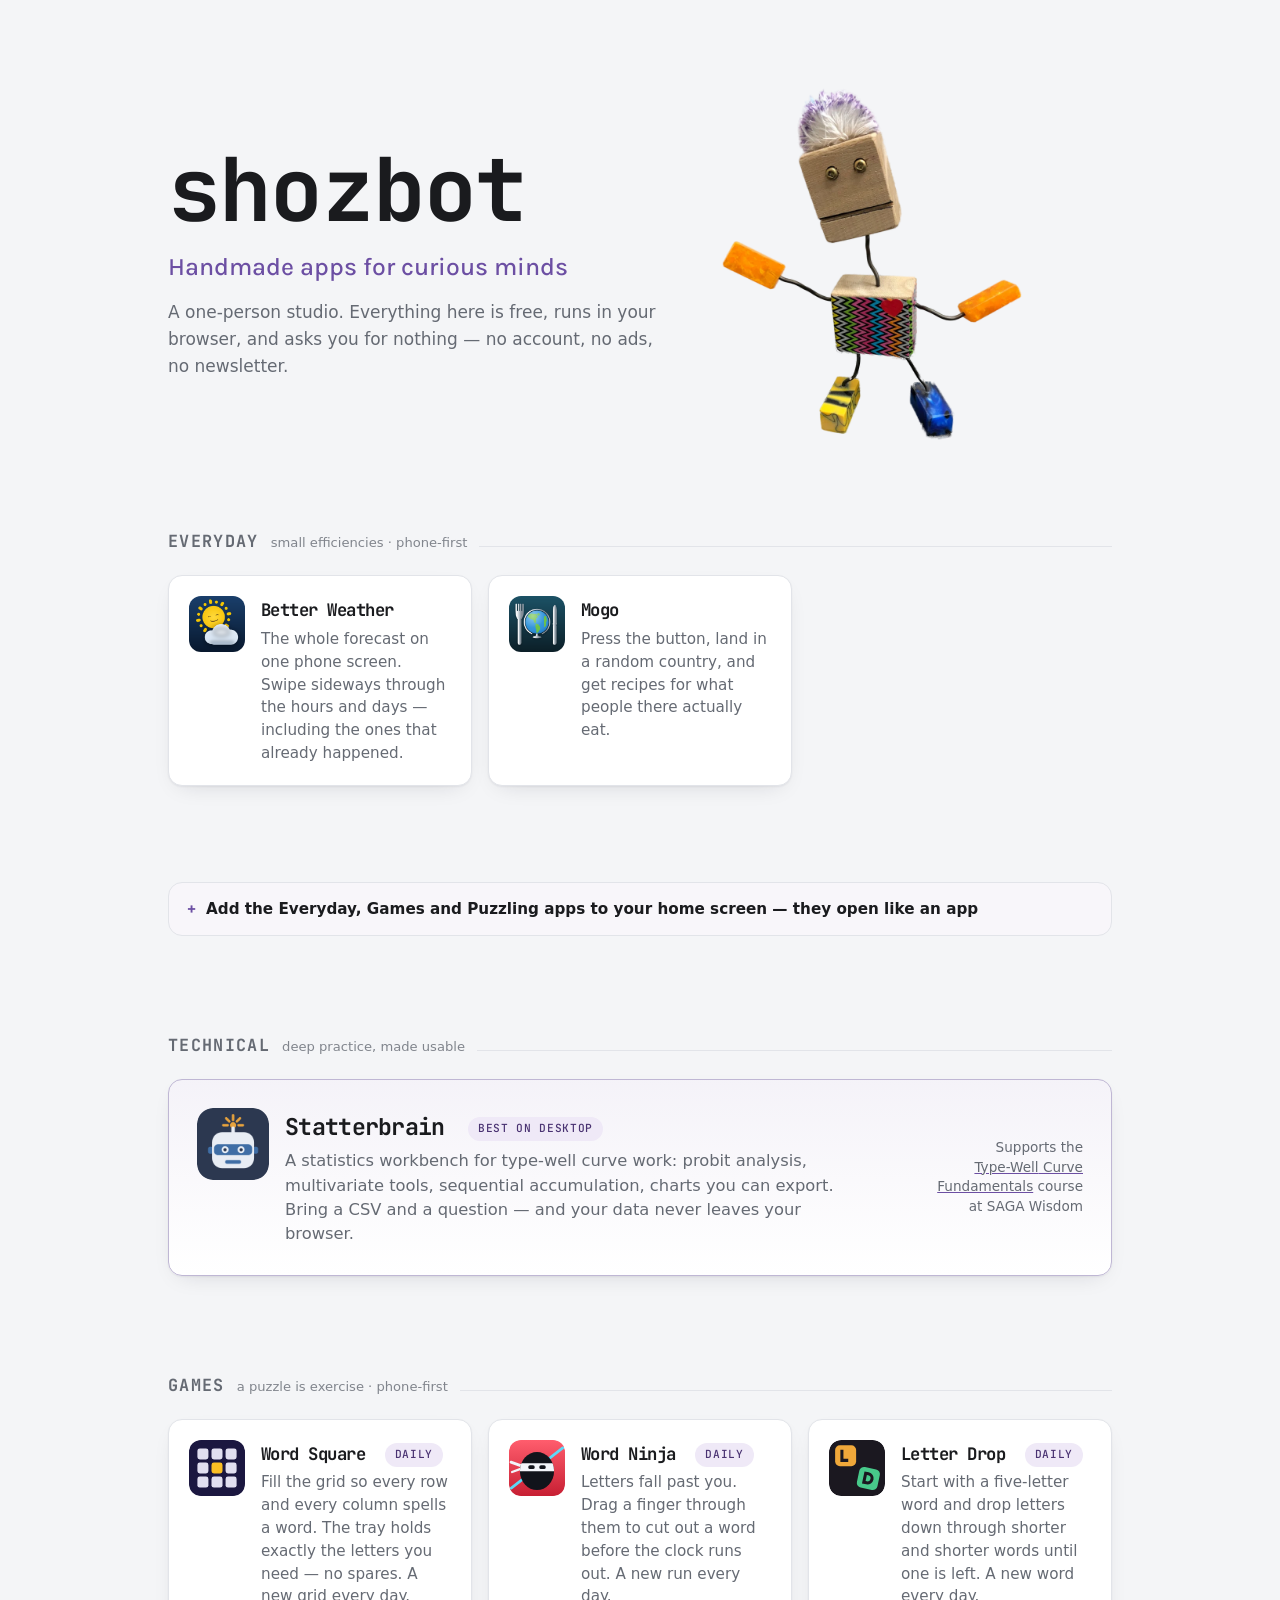
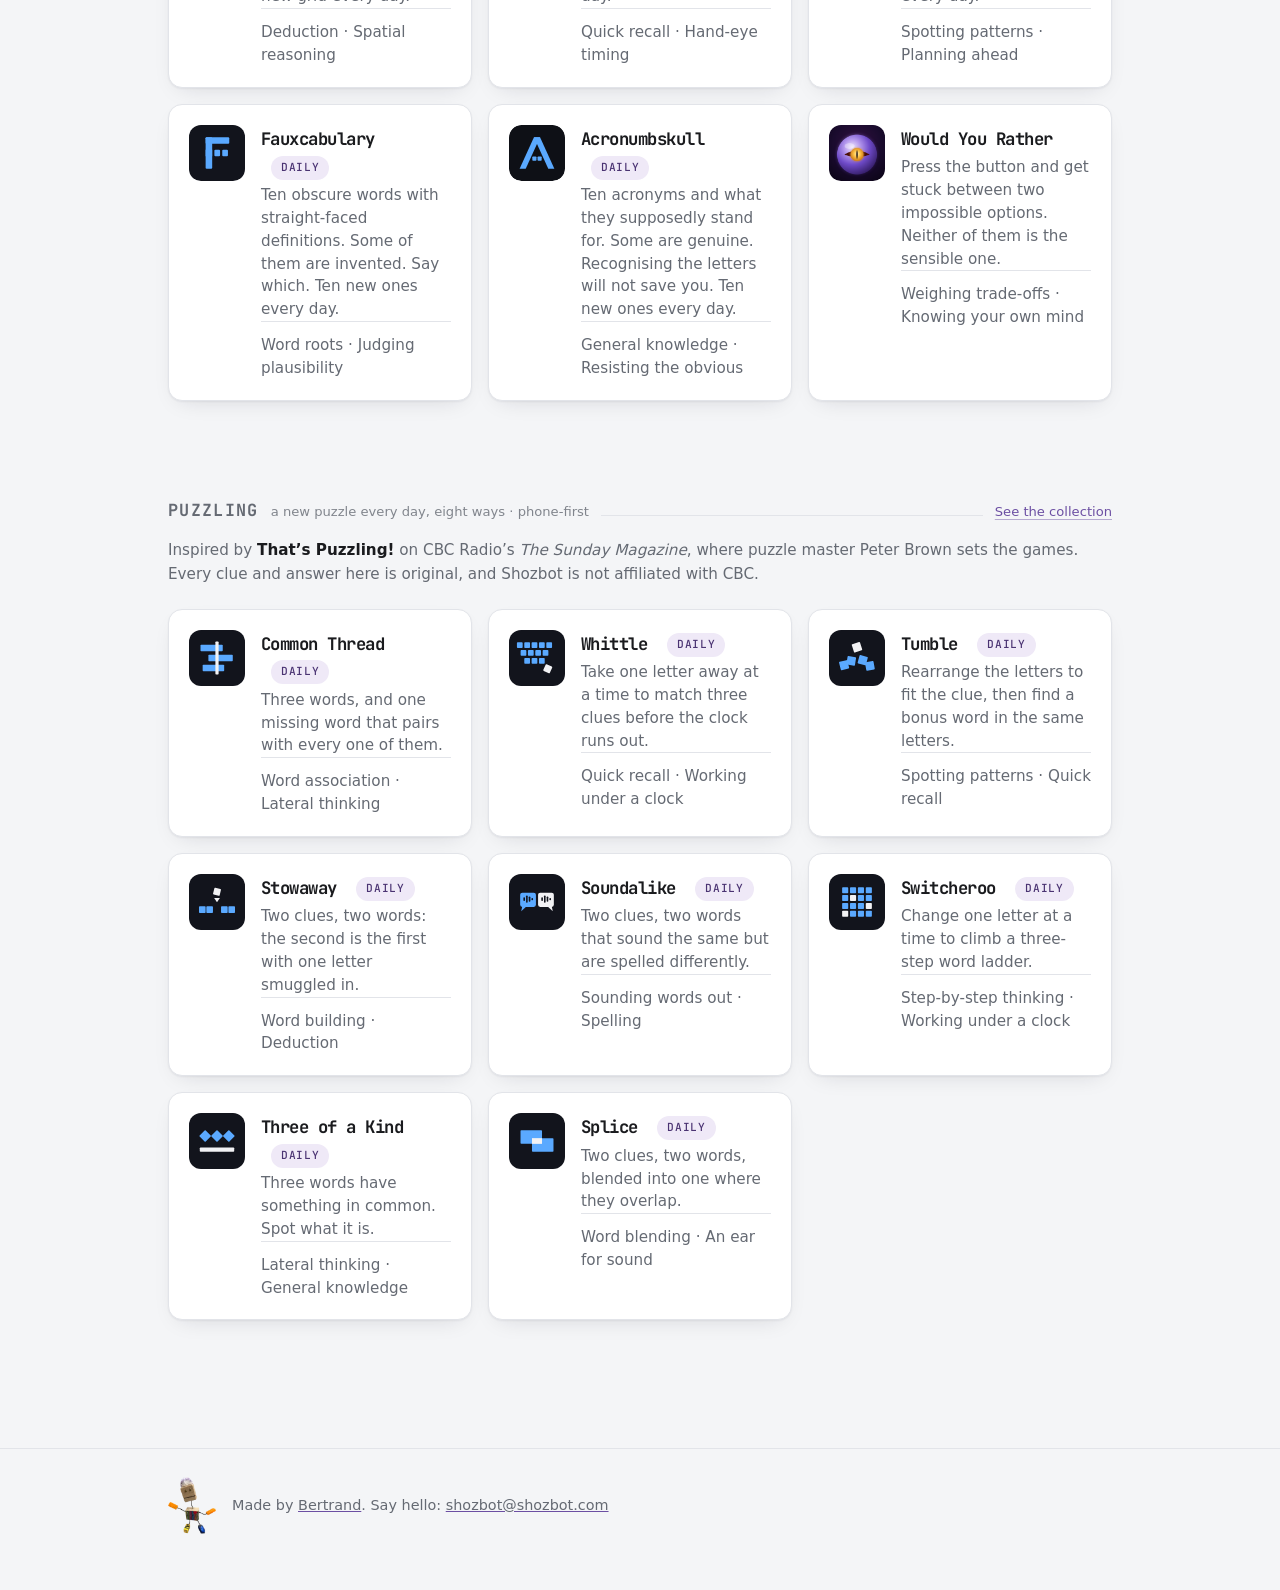
==== index.html @ 403ebe97 "Link the Puzzling collection page from its shelf heading A "See the collection" link at the end of t" ====
<!doctype html>
<html lang="en">
<head>
<meta charset="utf-8">
<meta name="viewport" content="width=device-width, initial-scale=1">
<title>Shozbot — Handmade apps for curious minds</title>
<meta name="description" content="A small studio making free, handmade apps that run in your browser: Statterbrain for data, Better Weather, Mogo, a shelf of games, and eight daily word puzzles.">
<link rel="canonical" href="https://shozbot.com/">

<link rel="icon" href="/assets/favicon.svg" type="image/svg+xml">
<link rel="icon" href="/assets/favicon.ico" sizes="32x32">
<link rel="apple-touch-icon" href="/assets/apple-touch-icon.png">
<link rel="manifest" href="/site.webmanifest">
<meta name="theme-color" content="#6c4fa3">

<meta property="og:type" content="website">
<meta property="og:url" content="https://shozbot.com/">
<meta property="og:title" content="Shozbot — Handmade apps for curious minds">
<meta property="og:description" content="Free, handmade apps that run in your browser. No accounts, no ads.">
<meta property="og:image" content="https://shozbot.com/assets/og.png">
<meta property="og:image:width" content="1200">
<meta property="og:image:height" content="630">
<meta property="og:image:alt" content="The word shozbot beside a handmade robot made of a wood block, wire and resin.">
<meta name="twitter:card" content="summary_large_image">

<link rel="preload" href="/assets/fonts/jetbrains-mono-latin.woff2" as="font" type="font/woff2" crossorigin>
<link rel="preload" href="/assets/fonts/karla-latin.woff2" as="font" type="font/woff2" crossorigin>
<link rel="stylesheet" href="/site.css">
</head>

<body>
<a class="skip" href="#apps">Skip to the apps</a>

<header class="hero">
  <div class="wrap hero-inner">
    <div>
      <h1 class="wordmark">shozbot</h1>
      <p class="tagline">Handmade apps for curious minds</p>
      <p class="blurb">
        A one-person studio. Everything here is free, runs in your browser, and
        asks you for nothing — no account, no ads, no newsletter.
      </p>
    </div>
    <picture>
      <source srcset="/assets/robot.webp" type="image/webp">
      <img class="robot" src="/assets/robot.png" width="766" height="900"
           alt="Shozbot, a handmade robot made of a wood block, wire and resin."
           tabindex="0">
    </picture>
  </div>
</header>

<main id="apps">

  <section class="section wrap">
    <!-- "phone-first", not "phone apps": these all work on a laptop, and saying
         otherwise would put off someone clicking from one. They are just
         plainly designed for a phone. The mirror of Statterbrain's badge. -->
    <div class="section-head"><h2>Everyday</h2><span class="section-note">small efficiencies · phone-first</span></div>
    <div class="grid">

      <a class="card" href="/better-weather/">
        <img src="/assets/apps/better-weather.png" alt="" width="56" height="56" loading="lazy">
        <div>
          <h3>Better Weather</h3>
          <p>The whole forecast on one phone screen. Swipe sideways through the
             hours and days — including the ones that already happened.</p>
        </div>
      </a>

      <a class="card" href="/mogo/">
        <img src="/assets/apps/mogo.png" alt="" width="56" height="56" loading="lazy">
        <div>
          <h3>Mogo</h3>
          <p>Press the button, land in a random country, and get recipes for
             what people there actually eat.</p>
        </div>
      </a>

    </div>
  </section>

  <!-- Written here rather than linked out to Apple's and Google's own help
       pages: those move and get renamed, and the instructions are three steps
       each — shorter than the click-through. A <details>, so it costs nothing
       when closed and needs no JavaScript.

       Every one of the nine apps declares display:standalone with icons, so
       this actually works rather than being a nice idea. -->
  <section class="section wrap">
    <details class="install">
      <!-- Names the two shelves rather than saying "the apps below". It used to
           sit between Technical and Everyday, where "below" neatly excluded
           Statterbrain — a desktop app and the one thing here you would not
           want on a phone. With Everyday moved to the top and Technical second,
           "below" would start recommending it for one. Naming them is
           placement-proof. -->
      <summary>Add the Everyday, Games and Puzzling apps to your home screen — they open like an app</summary>
      <div class="install-body">
        <!-- Deliberately does not name the browser. Since iOS 16.4, Chrome,
             Edge and Firefox can all add a web app to the home screen, not
             just Safari — and all of them put it behind the same Share button.
             Naming the button rather than the browser is both shorter and
             true of more phones than naming Safari would be. -->
        <p>
          <b>iPhone or iPad.</b> Tap the Share button — the square with an arrow
          coming out of it — then choose <b>Add to Home Screen</b>. Any browser
          will do.
        </p>
        <p>
          <b>Android.</b> Open the app in Chrome, tap the <b>⋮</b> menu, then
          choose <b>Install app</b>. Older versions call it
          <b>Add to home screen</b>.
        </p>
        <p class="install-why">
          It is still just the website — nothing is downloaded, and no app store
          is involved. You get the icon on your home screen, and the app opens
          full screen without the address bar.
        </p>
      </div>
    </details>
  </section>

  <section class="section wrap">
    <!-- "Technical", not "Start here": it names what the section holds rather
         than where to begin, so more technical apps can join Statterbrain here
         later. It sits second rather than first because Better Weather leads
         the launch and belongs at the top of the page; it is still the one
         section that is not phone-first, which is why the add-to-home-screen
         note above it names its shelves rather than saying "below". -->
    <div class="section-head"><h2>Technical</h2><span class="section-note">deep practice, made usable</span></div>
    <!-- This card is a <div>, not an <a>, because it holds two different links
         and HTML does not allow one inside another. The whole card is still
         clickable: .card-title-link's ::after is stretched over it. The course
         credit sits above that with its own z-index, so it gets its own taps. -->
    <div class="card card--feature">
      <img src="/assets/apps/statterbrain.png" alt="" width="72" height="72" loading="lazy">
      <div>
        <h3><a class="card-title-link" href="/statterbrain/">Statterbrain</a>
            <span class="badge">Best on desktop</span></h3>
        <p>
          A statistics workbench for type-well curve work: probit analysis,
          multivariate tools, sequential accumulation, charts you can export.
          Bring a CSV and a question — and your data never leaves your browser.
        </p>
      </div>
      <p class="card-aside">
        Supports the
        <a href="https://sagawisdom.com/courses/type-well-curve-fundamentals/"><span
        class="nowrap">Type-Well</span> Curve Fundamentals</a> course at SAGA Wisdom
      </p>
    </div>
  </section>

  <section class="section wrap">
    <!-- "Games", not "Word games": five of the six still are, but Would You
         Rather is not about words at all.

         Each card carries a skills line under its description: what the game
         asks of you, never what it improves. "Quick recall" is unarguable;
         "improves recall" is the claim brain-training companies have been
         fined over. It is the section note's line, held six more times.

         Two each, and never Vocabulary. Four of these are word games, so
         "Vocabulary" was true on all four and told a reader nothing they had
         not worked out from the title — it crowded out the pair that actually
         separates one game from the next. Word Square deduces, Letter Drop
         sequences, Word Ninja is the only one with a clock and a moving
         target, and Acronumbskull trades on what you already half-know rather
         than on reading the word itself.

         Five of the six end with "A new … every day" (2026-10-14, Bertrand's
         ask): since 2026-10-12 each has a daily puzzle. Said per card rather
         than in the shelf note, because Would You Rather has none and the note
         frames the whole shelf. -->
    <div class="section-head"><h2>Games</h2><span class="section-note">a puzzle is exercise · phone-first</span></div>
    <div class="grid">

      <a class="card" href="/word-square/">
        <img src="/assets/apps/word-square.svg" alt="" width="56" height="56" loading="lazy">
        <div>
          <h3>Word Square <span class="badge badge--daily">Daily</span></h3>
          <p>Fill the grid so every row and every column spells a word. The tray
             holds exactly the letters you need — no spares. A new grid every day.</p>
          <p class="card-skills">Deduction · Spatial reasoning</p>
        </div>
      </a>

      <a class="card" href="/word-ninja/">
        <img src="/assets/apps/word-ninja.svg" alt="" width="56" height="56" loading="lazy">
        <div>
          <h3>Word Ninja <span class="badge badge--daily">Daily</span></h3>
          <p>Letters fall past you. Drag a finger through them to cut out a word
             before the clock runs out. A new run every day.</p>
          <p class="card-skills">Quick recall · Hand-eye timing</p>
        </div>
      </a>

      <a class="card" href="/letter-drop/">
        <img src="/assets/apps/letter-drop.svg" alt="" width="56" height="56" loading="lazy">
        <div>
          <h3>Letter Drop <span class="badge badge--daily">Daily</span></h3>
          <p>Start with a five-letter word and drop letters down through shorter
             and shorter words until one is left. A new word every day.</p>
          <p class="card-skills">Spotting patterns · Planning ahead</p>
        </div>
      </a>

      <a class="card" href="/fauxcabulary/">
        <img src="/assets/apps/fauxcabulary.svg" alt="" width="56" height="56" loading="lazy">
        <div>
          <h3>Fauxcabulary <span class="badge badge--daily">Daily</span></h3>
          <p>Ten obscure words with straight-faced definitions. Some of them are
             invented. Say which. Ten new ones every day.</p>
          <p class="card-skills">Word roots · Judging plausibility</p>
        </div>
      </a>

      <a class="card" href="/acronumbskull/">
        <img src="/assets/apps/acronumbskull.svg" alt="" width="56" height="56" loading="lazy">
        <div>
          <h3>Acronumbskull <span class="badge badge--daily">Daily</span></h3>
          <p>Ten acronyms and what they supposedly stand for. Some are genuine.
             Recognising the letters will not save you. Ten new ones every day.</p>
          <p class="card-skills">General knowledge · Resisting the obvious</p>
        </div>
      </a>

      <a class="card" href="/would-you-rather/">
        <img src="/assets/apps/would-you-rather.png" alt="" width="56" height="56" loading="lazy">
        <div>
          <h3>Would You Rather</h3>
          <p>Press the button and get stuck between two impossible options.
             Neither of them is the sensible one.</p>
          <p class="card-skills">Weighing trade-offs · Knowing your own mind</p>
        </div>
      </a>

    </div>
  </section>

  <section class="section wrap">
    <!-- Puzzling: eight daily word games, one repo, served whole under
         /puzzling/. A shelf of its own rather than eight more cards on Games
         (Bertrand's call, 2026-10-10): they have a daily rhythm the other
         games do not, and a credit of their own.

         The credit is deliberate and public. The games are inspired by the
         That's Puzzling! segment, and Bertrand wants the show to have the
         credit — getting its attention is part of the point. What keeps the
         credit honest: the names are ours, the formats are inspired rather
         than copied, no clue or answer is reused, and the line says so and
         says we are not affiliated. The collection is called "Puzzling", a
         plain word; the segment's own name appears only in the credit. -->
    <div class="section-head"><h2>Puzzling</h2><span class="section-note">a new puzzle every day, eight ways · phone-first</span><a class="section-link" href="/puzzling/">See the collection</a></div>
    <p class="section-credit">
      Inspired by <b>That’s Puzzling!</b> on CBC Radio’s <i>The Sunday Magazine</i>, where puzzle
      master Peter Brown sets the games. Every clue and answer here is original, and
      Shozbot is not affiliated with CBC.
    </p>
    <div class="grid">

      <a class="card" href="/puzzling/common-thread/">
        <img src="/assets/apps/puzzling/common-thread.svg" alt="" width="56" height="56" loading="lazy">
        <div>
          <h3>Common Thread <span class="badge badge--daily">Daily</span></h3>
          <p>Three words, and one missing word that pairs with every one of them.</p>
          <p class="card-skills">Word association · Lateral thinking</p>
        </div>
      </a>

      <a class="card" href="/puzzling/whittle/">
        <img src="/assets/apps/puzzling/whittle.svg" alt="" width="56" height="56" loading="lazy">
        <div>
          <h3>Whittle <span class="badge badge--daily">Daily</span></h3>
          <p>Take one letter away at a time to match three clues before the clock runs out.</p>
          <p class="card-skills">Quick recall · Working under a clock</p>
        </div>
      </a>

      <a class="card" href="/puzzling/tumble/">
        <img src="/assets/apps/puzzling/tumble.svg" alt="" width="56" height="56" loading="lazy">
        <div>
          <h3>Tumble <span class="badge badge--daily">Daily</span></h3>
          <p>Rearrange the letters to fit the clue, then find a bonus word in the same letters.</p>
          <p class="card-skills">Spotting patterns · Quick recall</p>
        </div>
      </a>

      <a class="card" href="/puzzling/stowaway/">
        <img src="/assets/apps/puzzling/stowaway.svg" alt="" width="56" height="56" loading="lazy">
        <div>
          <h3>Stowaway <span class="badge badge--daily">Daily</span></h3>
          <p>Two clues, two words: the second is the first with one letter smuggled in.</p>
          <p class="card-skills">Word building · Deduction</p>
        </div>
      </a>

      <a class="card" href="/puzzling/soundalike/">
        <img src="/assets/apps/puzzling/soundalike.svg" alt="" width="56" height="56" loading="lazy">
        <div>
          <h3>Soundalike <span class="badge badge--daily">Daily</span></h3>
          <p>Two clues, two words that sound the same but are spelled differently.</p>
          <p class="card-skills">Sounding words out · Spelling</p>
        </div>
      </a>

      <a class="card" href="/puzzling/switcheroo/">
        <img src="/assets/apps/puzzling/switcheroo.svg" alt="" width="56" height="56" loading="lazy">
        <div>
          <h3>Switcheroo <span class="badge badge--daily">Daily</span></h3>
          <p>Change one letter at a time to climb a three-step word ladder.</p>
          <p class="card-skills">Step-by-step thinking · Working under a clock</p>
        </div>
      </a>

      <a class="card" href="/puzzling/three-of-a-kind/">
        <img src="/assets/apps/puzzling/three-of-a-kind.svg" alt="" width="56" height="56" loading="lazy">
        <div>
          <h3>Three of a Kind <span class="badge badge--daily">Daily</span></h3>
          <p>Three words have something in common. Spot what it is.</p>
          <p class="card-skills">Lateral thinking · General knowledge</p>
        </div>
      </a>

      <a class="card" href="/puzzling/splice/">
        <img src="/assets/apps/puzzling/splice.svg" alt="" width="56" height="56" loading="lazy">
        <div>
          <h3>Splice <span class="badge badge--daily">Daily</span></h3>
          <p>Two clues, two words, blended into one where they overlap.</p>
          <p class="card-skills">Word blending · An ear for sound</p>
        </div>
      </a>

    </div>
  </section>

</main>

<footer class="footer">
  <div class="wrap footer-inner">
    <picture>
      <source srcset="/assets/robot-small.webp" type="image/webp">
      <img src="/assets/robot-small.png" width="160" height="188"
           alt="Shozbot, a handmade robot made of a wood block, wire and resin."
           loading="lazy">
    </picture>
    <p>
      Made by <a href="https://www.linkedin.com/in/bertrand-groulx-74624a16">Bertrand</a>.
      <!-- Held together so a phone breaks before "Say hello", never between
           it and the address — an address stranded on its own line looked
           like a mistake (Bertrand, 2026-10-11). -->
      <span class="nowrap">Say hello: <a class="mail" data-user="shozbot" data-domain="shozbot.com"
         href="#">shozbot [at] shozbot.com</a></span>
    </p>
  </div>
</footer>

<script>
  // Assemble the address at runtime so the plain string is not sitting in the
  // HTML for scrapers to harvest.
  for (const el of document.querySelectorAll('a.mail')) {
    const addr = el.dataset.user + '@' + el.dataset.domain;
    el.href = 'mailto:' + addr;
    el.textContent = addr;
  }
</script>

<!-- Visitor counting: GoatCounter. Cookieless, stores nothing on the visitor's
     machine and identifies nobody, which is what lets the page keep saying this
     site asks you for nothing. Numbers live at https://shozbot.goatcounter.com.
     Loaded async, so a slow or blocked counter never delays the page — and if
     it fails to load, nothing else notices. -->
<script data-goatcounter="https://shozbot.goatcounter.com/count"
        async src="https://gc.zgo.at/count.js"></script>
</body>
</html>
---- site.css ----
/* ==========================================================================
   Shozbot studio site
   Accents are sampled from the robot itself: mohawk purple and white, the
   wood of its head and body, and the resin of its hands and feet. The page
   surfaces are cool and neutral so the robot is the warm thing on them.
   ========================================================================== */

@font-face {
  font-family: 'JetBrains Mono';
  src: url('/assets/fonts/jetbrains-mono-latin.woff2') format('woff2');
  font-weight: 300 700;         /* variable font: one file, whole range */
  font-style: normal;
  font-display: swap;
}

@font-face {
  font-family: 'Karla';
  src: url('/assets/fonts/karla-latin.woff2') format('woff2');
  font-weight: 300 700;
  font-style: normal;
  font-display: swap;
}

:root {
  /* --- from the robot --- */
  --mohawk:        #6c4fa3;   /* the purple of the mohawk, deepened so text on
                                 paper clears WCAG AA */
  --mohawk-deep:   #4a3372;
  --mohawk-soft:   #efe9f7;
  --wood:          #8a7457;   /* the head block */
  --wood-light:    #c8a87a;
  --resin-orange:  #f08a18;   /* hands */
  --resin-yellow:  #ffd23f;   /* left foot */
  --resin-blue:    #2d54cd;   /* right foot */
  --resin-red:     #8b1d1e;   /* the stripe across the chest */

  /* --- surfaces and text ---
     Cool and neutral since 2026-10-11 (Bertrand: the warm paper "feels old").
     The page is a faint cool grey so the white cards stand off it; text and
     hairlines are neutral rather than warmed. The warmth now lives only in
     the robot and the accents. */
  --paper:         #f4f5f7;
  --card:          #ffffff;
  --ink:           #1a1b1e;
  --muted:         #656a73;
  --line:          #e2e4e9;

  --shadow:        0 1px 2px rgba(20, 24, 40, .05),
                   0 8px 24px -12px rgba(20, 24, 40, .18);
  --shadow-lift:   0 2px 4px rgba(20, 24, 40, .06),
                   0 16px 32px -14px rgba(20, 24, 40, .28);

  --radius:        14px;
  --measure:       62ch;
  --gutter:        clamp(20px, 5vw, 48px);

  --font-display: 'JetBrains Mono', ui-monospace, SFMono-Regular, Menlo,
                  Consolas, monospace;
  --font-tagline: 'Karla', ui-sans-serif, system-ui, -apple-system, 'Segoe UI',
                  Roboto, Helvetica, Arial, sans-serif;
  --font-body:    ui-sans-serif, system-ui, -apple-system, 'Segoe UI', Roboto,
                  Helvetica, Arial, sans-serif;
}

@media (prefers-color-scheme: dark) {
  :root {
    --mohawk:      #b49ae0;   /* lightened so it reads on a dark surface */
    --mohawk-deep: #d3c2ef;
    --mohawk-soft: #2b2338;
    --paper:       #17141a;
    --card:        #201c26;
    --ink:         #f2ece4;
    --muted:       #a99f93;
    --line:        #332d3c;
    --shadow:      0 1px 2px rgba(0, 0, 0, .4), 0 8px 24px -12px rgba(0, 0, 0, .6);
    --shadow-lift: 0 2px 4px rgba(0, 0, 0, .45), 0 16px 32px -14px rgba(0, 0, 0, .7);
  }
}

* { box-sizing: border-box; }

html { -webkit-text-size-adjust: 100%; }

body {
  margin: 0;
  background: var(--paper);
  color: var(--ink);
  font-family: var(--font-body);
  font-size: 17px;
  line-height: 1.6;
  -webkit-font-smoothing: antialiased;
}

a { color: var(--mohawk); }

:where(a, button, [tabindex]):focus-visible {
  outline: 3px solid var(--mohawk);
  outline-offset: 3px;
  border-radius: 4px;
}

.skip {
  position: absolute;
  left: -9999px;
  top: 0;
  background: var(--mohawk);
  color: #fff;
  padding: 10px 16px;
  z-index: 50;
}
.skip:focus { left: 8px; top: 8px; }

.wrap {
  width: 100%;
  max-width: 1040px;
  margin-inline: auto;
  padding-inline: var(--gutter);
}

/* ---------- wordmark -------------------------------------------------- *
 * Casing is set here in one place. To switch the brand to `Shozbot` or
 * `SHOZBOT`, change `text-transform` below — nothing else needs to move.
 * --------------------------------------------------------------------- */
.wordmark {
  font-family: var(--font-display);
  font-weight: 700;
  letter-spacing: -0.02em;
  text-transform: none;   /* none | capitalize | uppercase */
}

/* ---------- hero ------------------------------------------------------ */
.hero {
  padding-block: clamp(40px, 9vw, 88px) clamp(20px, 4vw, 40px);
}

.hero-inner {
  display: grid;
  gap: clamp(24px, 5vw, 56px);
  grid-template-columns: 1fr;
  align-items: center;
}

@media (min-width: 720px) {
  /* The text column shrinks to its content so the robot stands next to the
     wordmark rather than at the far edge — and the wordmark still lines up
     with the cards below it. */
  .hero-inner {
    grid-template-columns: minmax(0, auto) auto;
    justify-content: start;
  }
  .hero-inner > div { max-width: 34rem; }
}

.hero h1 {
  margin: 0;
  font-size: clamp(3rem, 11vw, 5.5rem);
  line-height: 0.95;
}

.hero .tagline {
  margin: clamp(14px, 2.5vw, 20px) 0 0;
  font-family: var(--font-tagline);   /* the one line that is not mono */
  font-weight: 500;
  font-size: clamp(1.12rem, 3.5vw, 1.55rem);
  line-height: 1.25;
  color: var(--mohawk);
}

.hero .blurb {
  margin: 16px 0 0;
  max-width: 46ch;
  color: var(--muted);
}

.robot {
  display: block;
  width: min(58vw, 300px);
  height: auto;
  justify-self: center;
  transition: transform .35s cubic-bezier(.2, .8, .3, 1);
  transform-origin: 50% 88%;
}

/* A slight tilt when you point at it or tap it. Nothing that loops. */
@media (hover: hover) {
  .robot:hover { transform: rotate(-4deg) translateY(-4px); }
}
.robot:active { transform: rotate(-4deg) translateY(-4px); }

@media (prefers-reduced-motion: reduce) {
  .robot { transition: none; }
  .robot:hover, .robot:active { transform: none; }
}

/* ---------- sections -------------------------------------------------- */
.section { padding-block: clamp(28px, 5vw, 48px); }

.section-head {
  display: flex;
  align-items: baseline;
  gap: 12px;
  margin-bottom: 20px;
}

.section-head h2 {
  font-family: var(--font-display);
  font-weight: 700;
  font-size: 1.05rem;
  letter-spacing: .08em;
  text-transform: uppercase;
  color: var(--muted);
  margin: 0;
}

/* ---------- add-to-home-screen note ----------------------------------- */
.install {
  border: 1px solid var(--line);
  border-radius: var(--radius);
  background: color-mix(in srgb, var(--mohawk) 5%, var(--card));
  padding: 14px 18px;
}

.install summary {
  cursor: pointer;
  font-weight: 600;
  font-size: .95rem;
  color: var(--ink);
  list-style: none;                 /* the default triangle, replaced below */
  display: flex;
  align-items: baseline;
  gap: 10px;
}

.install summary::-webkit-details-marker { display: none; }

.install summary::before {
  content: "+";
  font-family: var(--font-display);
  font-weight: 700;
  color: var(--mohawk);
  line-height: 1;
}

.install[open] summary::before { content: "\2212"; }   /* a real minus sign */

.install summary:focus-visible {
  outline: 2px solid var(--mohawk);
  outline-offset: 4px;
  border-radius: 4px;
}

.install-body {
  margin-top: 12px;
  padding-left: 22px;               /* lines up under the summary's text */
  max-width: 62ch;
}

.install-body p {
  margin: 0 0 10px;
  font-size: .95rem;
  line-height: 1.55;
  color: var(--muted);
}

.install-body p:last-child { margin-bottom: 0; }
.install-body b { color: var(--ink); font-weight: 600; }

.install-why {
  padding-top: 10px;
  border-top: 1px solid var(--line);
}

/* A quiet qualifier beside a section heading — deliberately not in the h2's
   uppercase and tracking, so it reads as an aside rather than part of the
   label. It sits before the ::after rule, so the rule still fills the row. */
.section-note {
  font-size: .82rem;
  color: var(--muted);
  opacity: .8;
  /* No nowrap: these grew from "phone-first" to a phrase, and held on one line
     they run past the edge of a small phone. Wrapping is the graceful failure;
     the rule after them takes whatever room is left. */
  min-width: 0;
}

/* A line of prose under a shelf heading, for the one shelf that owes someone
   a credit. Muted like the note, but a full sentence at reading size: it has
   to be found by the people it names. It runs the width of the shelf rule
   above it rather than stopping at reading width — at 64ch it sat in the left
   half of a desktop page and looked cramped (Bertrand, 2026-10-11); as two
   lines under a full-width rule it reads as part of the shelf. */
.section-credit {
  margin: -4px 0 22px;
  font-size: .95rem;
  line-height: 1.55;
  color: var(--muted);
}

.section-credit b { color: var(--ink); font-weight: 600; }

.section-head::after {
  content: "";
  flex: 1;
  height: 1px;
  background: var(--line);
}

/* A quiet link at the far end of a shelf's heading row, for a shelf that has
   a page of its own: Puzzling's collection page lists the eight games with
   "Played today" marks, and until this nothing on the homepage reached it
   (Bertrand, 2026-10-20). A link beside the heading rather than the heading
   itself, so the four headings stay the same kind of thing. `order` puts it
   after the ::after rule, which is always last in the DOM. */
.section-link {
  order: 1;
  font-size: .82rem;
  color: var(--mohawk);
  text-decoration: underline;
  text-underline-offset: 3px;
  text-decoration-color: color-mix(in srgb, var(--mohawk) 45%, transparent);
  white-space: nowrap;
}
.section-link:hover, .section-link:focus-visible { text-decoration-color: currentColor; }

/* On a phone the row has no room for a fourth thing: the link squeezed the
   note into a four-line column beside the heading. Below 640px the row becomes
   a grid that keeps heading, note and rule exactly as the other shelves have
   them, and drops the link onto a line of its own underneath, at the left. */
@media (max-width: 640px) {
  .section-head:has(.section-link) {
    display: grid;
    grid-template-columns: auto minmax(0, max-content) 1fr;
    row-gap: 6px;
  }
  .section-head:has(.section-link)::after { grid-column: 3; align-self: center; }
  .section-link { grid-column: 1 / -1; justify-self: start; }
}

/* ---------- app cards ------------------------------------------------- */
.grid {
  display: grid;
  gap: 16px;
  grid-template-columns: repeat(auto-fill, minmax(260px, 1fr));
}

.card {
  display: grid;
  grid-template-columns: 56px 1fr;
  gap: 16px;
  align-items: start;
  padding: 20px;
  background: var(--card);
  border: 1px solid var(--line);
  border-radius: var(--radius);
  box-shadow: var(--shadow);
  text-decoration: none;
  color: inherit;
  transition: transform .18s ease, box-shadow .18s ease, border-color .18s ease;
}

.card:hover,
.card:focus-visible {
  transform: translateY(-3px);
  box-shadow: var(--shadow-lift);
  border-color: color-mix(in srgb, var(--mohawk) 45%, var(--line));
}

@media (prefers-reduced-motion: reduce) {
  .card { transition: none; }
  .card:hover, .card:focus-visible { transform: none; }
}

.card img {
  width: 56px;
  height: 56px;
  border-radius: 12px;
  display: block;
}

.card h3 {
  margin: 0 0 4px;
  font-family: var(--font-display);
  font-weight: 700;
  font-size: 1.08rem;           /* mono runs wide — a notch down holds the line */
  letter-spacing: -0.03em;
}

.card p {
  margin: 0;
  font-size: .95rem;
  line-height: 1.5;
  color: var(--muted);
}

/* What a game asks of you, under its description. Quieter than the line it
   follows: the description sells the game, this is metadata somebody reads
   only when weighing one game against another — so it is smaller again than
   .section-note and carries the same muted colour at lower opacity.

   Deliberately not a badge row. Six cards each wearing three pills would
   shout louder than the descriptions they sit under, and the point of the
   line is that it waits to be noticed. */
/* What a game asks of you, under its description. The hairline is what makes
   it read as a different kind of information rather than another sentence of
   the paragraph above — tried on its own, a gap and a smaller size were not
   enough, because the description's own line spacing swallows them.

   Deliberately not a badge row. Six cards each wearing three pills would
   shout louder than the descriptions they sit under, and the point of the
   line is that it waits to be noticed. */
.card-skills {
  margin: 14px 0 0;
  padding-top: 12px;
  border-top: 1px solid var(--line);
  font-size: .76rem;
  line-height: 1.45;
  /* Mohawk rather than --muted. In --muted it was the same colour as the
     description right above it and read as a continuation of it; colour is
     what says "different kind of information" where size alone did not. Full
     strength, not faded: --mohawk is the value that was deepened to pass AA on
     paper, and an opacity on top of it gives that back. */
  color: var(--mohawk);
}

/* "Daily" beside a game's name: the same pill as Statterbrain's "Best on
   desktop", sized down for an ordinary card's title (Bertrand, 2026-10-19:
   the homepage should show which games are daily). Thirteen cards carry it,
   the five daily Games and all eight Puzzling games; Would You Rather has no
   daily and does not. */
.badge--daily {
  margin-left: 6px;
  padding: 2px 8px;
  font-size: .62rem;
  vertical-align: 2px;
}

/* The featured card sits on its own and runs full width. */
.card--feature {
  grid-template-columns: 72px 1fr;
  padding: clamp(20px, 4vw, 28px);
  background:
    linear-gradient(180deg,
      color-mix(in srgb, var(--mohawk) 7%, var(--card)),
      var(--card));
  border-color: color-mix(in srgb, var(--mohawk) 30%, var(--line));
}

.card--feature img { width: 72px; height: 72px; border-radius: 16px; }
.card--feature h3 { font-size: 1.45rem; }
.card--feature p { font-size: 1.02rem; max-width: 56ch; }

/* The featured card carries a second link — the course it supports — so it is
   a <div> with the title's link stretched over the whole thing rather than an
   <a> wrapping everything. Two links cannot nest. */
.card--feature { position: relative; }

.card-title-link {
  color: inherit;
  text-decoration: none;
}

/* This is what makes the whole card clickable. */
.card-title-link::after {
  content: "";
  position: absolute;
  inset: 0;
}

.card-title-link:focus-visible {
  outline: 2px solid var(--mohawk);
  outline-offset: 3px;
  border-radius: 4px;
}

/* …and this restores the lift the other cards get on keyboard focus, which the
   card itself no longer receives now that the link inside it does. */
.card--feature:has(.card-title-link:focus-visible) {
  transform: translateY(-3px);
  box-shadow: var(--shadow-lift);
  border-color: color-mix(in srgb, var(--mohawk) 45%, var(--line));
}

/* The course credit. Under the description on a narrow screen; beside it, in a
   third column, once there is room. */
/* Qualified with .card--feature so these beat `.card--feature p`, which sets a
   font-size and a 56ch max-width. Left unqualified, the credit inherits that
   56ch, refuses to wrap in its own column, and squeezes the description hard
   enough to push the badge onto a line of its own. */
.card--feature .card-aside {
  grid-column: 2;
  margin: 14px 0 0;
  max-width: 44ch;
  font-size: .85rem;
  line-height: 1.45;
  color: var(--muted);
}

/* Only the words themselves are lifted above the stretched link, not the whole
   line — otherwise the space around them becomes a dead patch in the middle of
   a card that is supposed to be clickable everywhere. */
.card-aside a {
  position: relative;
  color: inherit;
  text-decoration-color: var(--mohawk);
}
.card-aside a:hover { color: var(--mohawk); }

/* In its narrow column the credit broke "Type-Well" at the hyphen, which reads
   as a typo. Line breaking treats an existing hyphen as a break opportunity,
   and no hyphens property changes that — the fragment has to be held together. */
.nowrap { white-space: nowrap; }

@media (min-width: 900px) {
  .card--feature { grid-template-columns: 72px 1fr auto; }
  .card--feature .card-aside {
    grid-column: 3;
    grid-row: 1;
    align-self: center;
    margin: 0 0 0 36px;
    max-width: 17ch;
    text-align: right;
  }
}

.badge {
  display: inline-block;
  margin-left: 10px;
  padding: 3px 10px;
  border-radius: 999px;
  background: var(--mohawk-soft);
  color: var(--mohawk-deep);
  font-family: var(--font-display);
  font-weight: 500;
  font-size: .7rem;
  letter-spacing: .06em;
  text-transform: uppercase;
  vertical-align: middle;
  white-space: nowrap;
}

/* ---------- footer ---------------------------------------------------- */
.footer {
  margin-top: clamp(40px, 8vw, 80px);
  border-top: 1px solid var(--line);
  padding-block: 28px clamp(32px, 6vw, 56px);
  color: var(--muted);
  font-size: .9rem;
}

.footer-inner {
  display: flex;
  align-items: center;
  gap: 16px;
  flex-wrap: wrap;
}

.footer img { width: 48px; height: auto; display: block; flex: none; }
.footer p { margin: 0; }
.footer a { color: inherit; text-decoration-color: var(--mohawk); }
.footer a:hover { color: var(--mohawk); }

/* ---------- 404 ------------------------------------------------------- */
.lost {
  min-height: 82vh;
  display: grid;
  place-content: center;
  text-align: center;
  gap: 8px;
  padding-block: 48px;
}

.lost img {
  width: auto;
  max-width: min(60vw, 240px);
  height: min(46vh, 340px);
  margin-inline: auto;
}
.lost h1 { font-family: var(--font-display); font-size: 2rem; margin: 16px 0 0; }
.lost p { margin: 0; color: var(--muted); }
.lost .home { margin-top: 20px; font-family: var(--font-display); font-weight: 500; }
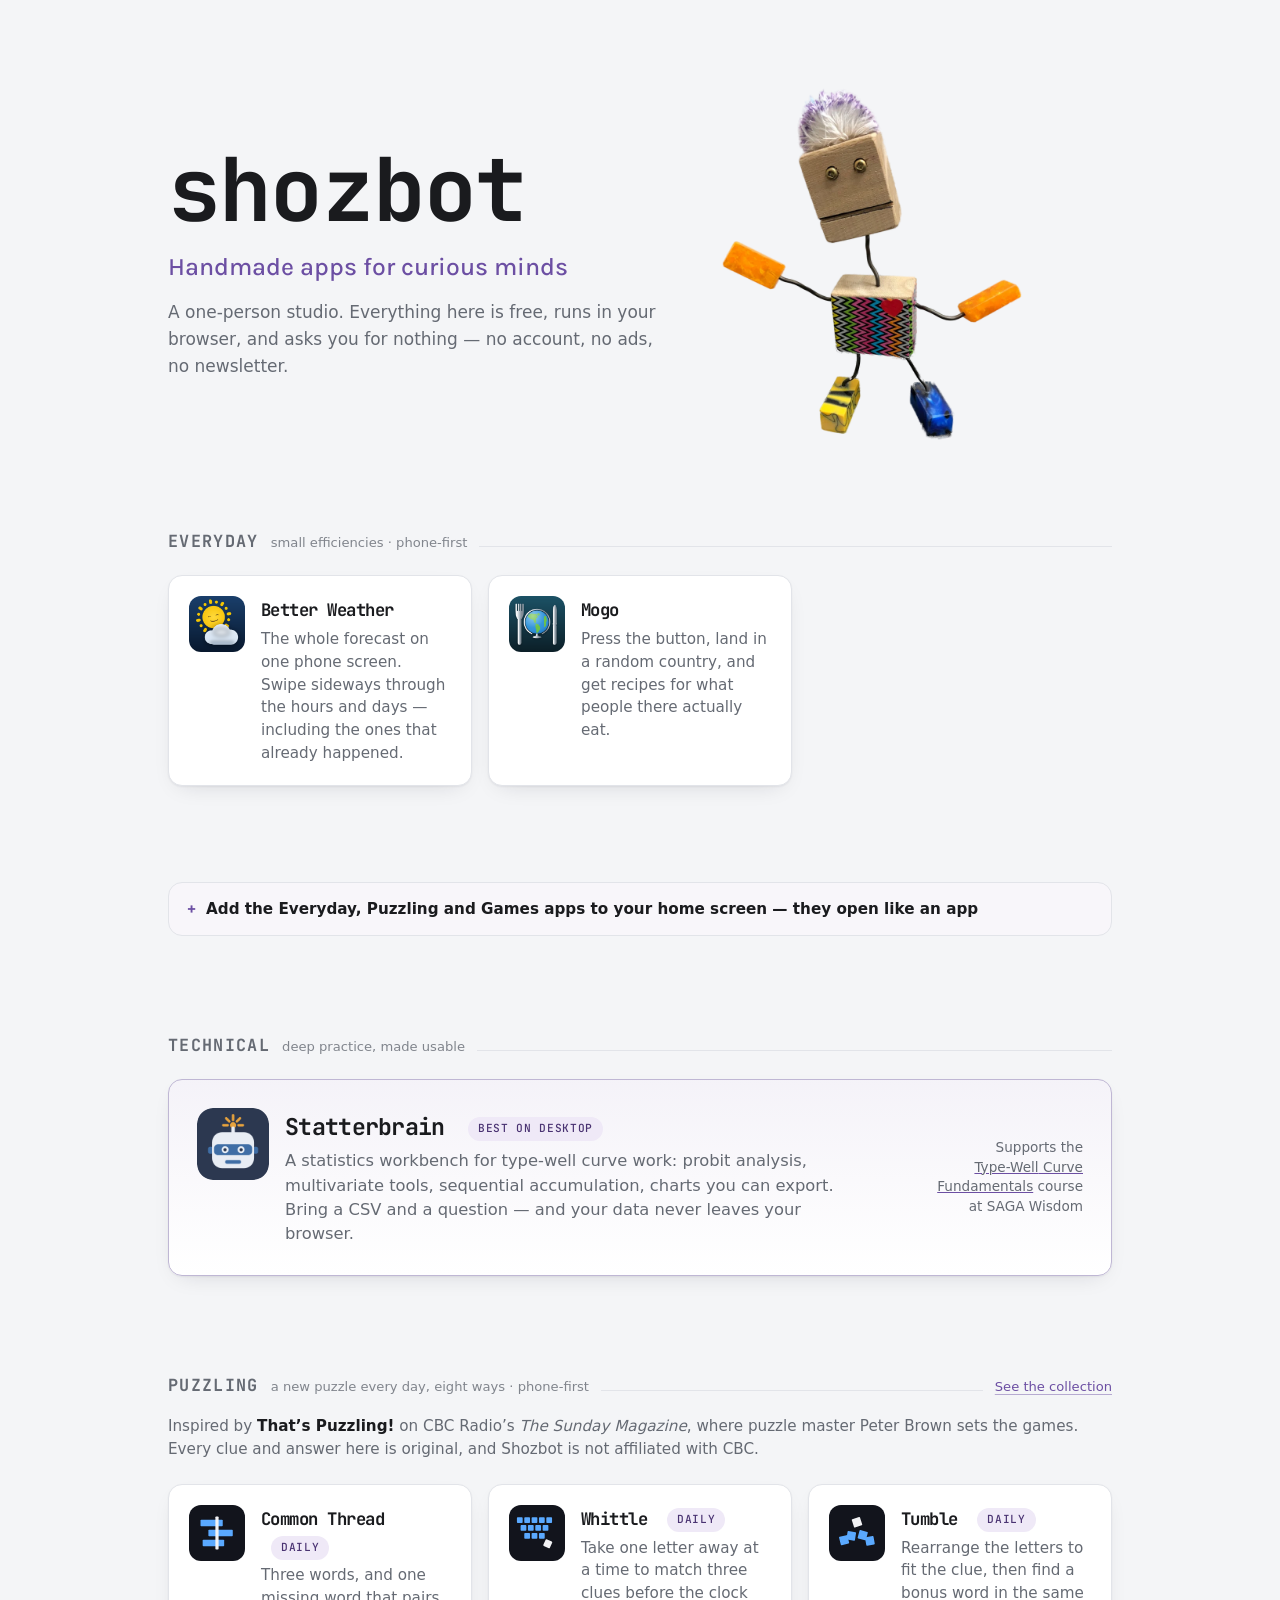
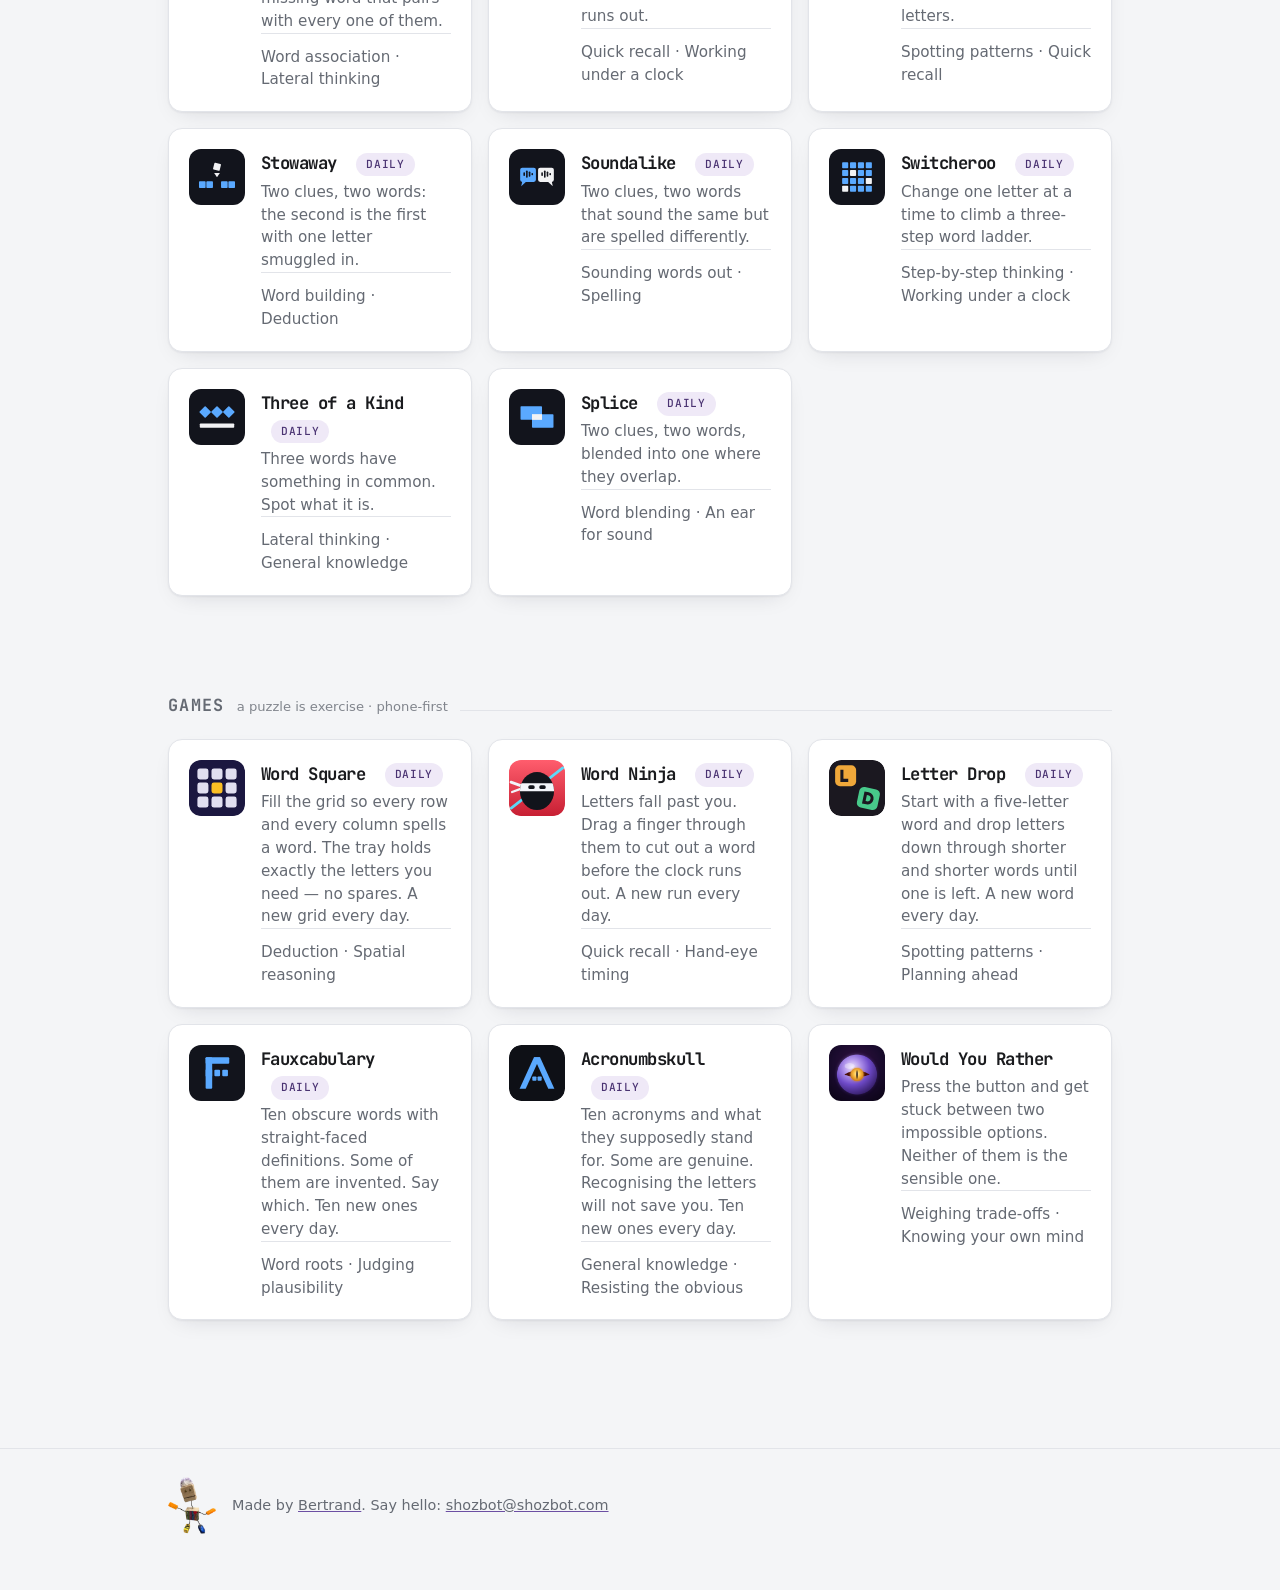
==== commit ac3dbd02: "Put the Puzzling shelf before Games Bertrand's call: the eight daily games come first, the six origi" ====
--- a/index.html
+++ b/index.html
@@ -95,7 +95,7 @@
            want on a phone. With Everyday moved to the top and Technical second,
            "below" would start recommending it for one. Naming them is
            placement-proof. -->
-      <summary>Add the Everyday, Games and Puzzling apps to your home screen — they open like an app</summary>
+      <summary>Add the Everyday, Puzzling and Games apps to your home screen — they open like an app</summary>
       <div class="install-body">
         <!-- Deliberately does not name the browser. Since iOS 16.4, Chrome,
              Edge and Firefox can all add a web app to the home screen, not
@@ -153,93 +153,6 @@
   </section>
 
   <section class="section wrap">
-    <!-- "Games", not "Word games": five of the six still are, but Would You
-         Rather is not about words at all.
-
-         Each card carries a skills line under its description: what the game
-         asks of you, never what it improves. "Quick recall" is unarguable;
-         "improves recall" is the claim brain-training companies have been
-         fined over. It is the section note's line, held six more times.
-
-         Two each, and never Vocabulary. Four of these are word games, so
-         "Vocabulary" was true on all four and told a reader nothing they had
-         not worked out from the title — it crowded out the pair that actually
-         separates one game from the next. Word Square deduces, Letter Drop
-         sequences, Word Ninja is the only one with a clock and a moving
-         target, and Acronumbskull trades on what you already half-know rather
-         than on reading the word itself.
-
-         Five of the six end with "A new … every day" (2026-10-14, Bertrand's
-         ask): since 2026-10-12 each has a daily puzzle. Said per card rather
-         than in the shelf note, because Would You Rather has none and the note
-         frames the whole shelf. -->
-    <div class="section-head"><h2>Games</h2><span class="section-note">a puzzle is exercise · phone-first</span></div>
-    <div class="grid">
-
-      <a class="card" href="/word-square/">
-        <img src="/assets/apps/word-square.svg" alt="" width="56" height="56" loading="lazy">
-        <div>
-          <h3>Word Square <span class="badge badge--daily">Daily</span></h3>
-          <p>Fill the grid so every row and every column spells a word. The tray
-             holds exactly the letters you need — no spares. A new grid every day.</p>
-          <p class="card-skills">Deduction · Spatial reasoning</p>
-        </div>
-      </a>
-
-      <a class="card" href="/word-ninja/">
-        <img src="/assets/apps/word-ninja.svg" alt="" width="56" height="56" loading="lazy">
-        <div>
-          <h3>Word Ninja <span class="badge badge--daily">Daily</span></h3>
-          <p>Letters fall past you. Drag a finger through them to cut out a word
-             before the clock runs out. A new run every day.</p>
-          <p class="card-skills">Quick recall · Hand-eye timing</p>
-        </div>
-      </a>
-
-      <a class="card" href="/letter-drop/">
-        <img src="/assets/apps/letter-drop.svg" alt="" width="56" height="56" loading="lazy">
-        <div>
-          <h3>Letter Drop <span class="badge badge--daily">Daily</span></h3>
-          <p>Start with a five-letter word and drop letters down through shorter
-             and shorter words until one is left. A new word every day.</p>
-          <p class="card-skills">Spotting patterns · Planning ahead</p>
-        </div>
-      </a>
-
-      <a class="card" href="/fauxcabulary/">
-        <img src="/assets/apps/fauxcabulary.svg" alt="" width="56" height="56" loading="lazy">
-        <div>
-          <h3>Fauxcabulary <span class="badge badge--daily">Daily</span></h3>
-          <p>Ten obscure words with straight-faced definitions. Some of them are
-             invented. Say which. Ten new ones every day.</p>
-          <p class="card-skills">Word roots · Judging plausibility</p>
-        </div>
-      </a>
-
-      <a class="card" href="/acronumbskull/">
-        <img src="/assets/apps/acronumbskull.svg" alt="" width="56" height="56" loading="lazy">
-        <div>
-          <h3>Acronumbskull <span class="badge badge--daily">Daily</span></h3>
-          <p>Ten acronyms and what they supposedly stand for. Some are genuine.
-             Recognising the letters will not save you. Ten new ones every day.</p>
-          <p class="card-skills">General knowledge · Resisting the obvious</p>
-        </div>
-      </a>
-
-      <a class="card" href="/would-you-rather/">
-        <img src="/assets/apps/would-you-rather.png" alt="" width="56" height="56" loading="lazy">
-        <div>
-          <h3>Would You Rather</h3>
-          <p>Press the button and get stuck between two impossible options.
-             Neither of them is the sensible one.</p>
-          <p class="card-skills">Weighing trade-offs · Knowing your own mind</p>
-        </div>
-      </a>
-
-    </div>
-  </section>
-
-  <section class="section wrap">
     <!-- Puzzling: eight daily word games, one repo, served whole under
          /puzzling/. A shelf of its own rather than eight more cards on Games
          (Bertrand's call, 2026-10-10): they have a daily rhythm the other
@@ -329,6 +242,93 @@
           <h3>Splice <span class="badge badge--daily">Daily</span></h3>
           <p>Two clues, two words, blended into one where they overlap.</p>
           <p class="card-skills">Word blending · An ear for sound</p>
+        </div>
+      </a>
+
+    </div>
+  </section>
+
+  <section class="section wrap">
+    <!-- "Games", not "Word games": five of the six still are, but Would You
+         Rather is not about words at all.
+
+         Each card carries a skills line under its description: what the game
+         asks of you, never what it improves. "Quick recall" is unarguable;
+         "improves recall" is the claim brain-training companies have been
+         fined over. It is the section note's line, held six more times.
+
+         Two each, and never Vocabulary. Four of these are word games, so
+         "Vocabulary" was true on all four and told a reader nothing they had
+         not worked out from the title — it crowded out the pair that actually
+         separates one game from the next. Word Square deduces, Letter Drop
+         sequences, Word Ninja is the only one with a clock and a moving
+         target, and Acronumbskull trades on what you already half-know rather
+         than on reading the word itself.
+
+         Five of the six end with "A new … every day" (2026-10-14, Bertrand's
+         ask): since 2026-10-12 each has a daily puzzle. Said per card rather
+         than in the shelf note, because Would You Rather has none and the note
+         frames the whole shelf. -->
+    <div class="section-head"><h2>Games</h2><span class="section-note">a puzzle is exercise · phone-first</span></div>
+    <div class="grid">
+
+      <a class="card" href="/word-square/">
+        <img src="/assets/apps/word-square.svg" alt="" width="56" height="56" loading="lazy">
+        <div>
+          <h3>Word Square <span class="badge badge--daily">Daily</span></h3>
+          <p>Fill the grid so every row and every column spells a word. The tray
+             holds exactly the letters you need — no spares. A new grid every day.</p>
+          <p class="card-skills">Deduction · Spatial reasoning</p>
+        </div>
+      </a>
+
+      <a class="card" href="/word-ninja/">
+        <img src="/assets/apps/word-ninja.svg" alt="" width="56" height="56" loading="lazy">
+        <div>
+          <h3>Word Ninja <span class="badge badge--daily">Daily</span></h3>
+          <p>Letters fall past you. Drag a finger through them to cut out a word
+             before the clock runs out. A new run every day.</p>
+          <p class="card-skills">Quick recall · Hand-eye timing</p>
+        </div>
+      </a>
+
+      <a class="card" href="/letter-drop/">
+        <img src="/assets/apps/letter-drop.svg" alt="" width="56" height="56" loading="lazy">
+        <div>
+          <h3>Letter Drop <span class="badge badge--daily">Daily</span></h3>
+          <p>Start with a five-letter word and drop letters down through shorter
+             and shorter words until one is left. A new word every day.</p>
+          <p class="card-skills">Spotting patterns · Planning ahead</p>
+        </div>
+      </a>
+
+      <a class="card" href="/fauxcabulary/">
+        <img src="/assets/apps/fauxcabulary.svg" alt="" width="56" height="56" loading="lazy">
+        <div>
+          <h3>Fauxcabulary <span class="badge badge--daily">Daily</span></h3>
+          <p>Ten obscure words with straight-faced definitions. Some of them are
+             invented. Say which. Ten new ones every day.</p>
+          <p class="card-skills">Word roots · Judging plausibility</p>
+        </div>
+      </a>
+
+      <a class="card" href="/acronumbskull/">
+        <img src="/assets/apps/acronumbskull.svg" alt="" width="56" height="56" loading="lazy">
+        <div>
+          <h3>Acronumbskull <span class="badge badge--daily">Daily</span></h3>
+          <p>Ten acronyms and what they supposedly stand for. Some are genuine.
+             Recognising the letters will not save you. Ten new ones every day.</p>
+          <p class="card-skills">General knowledge · Resisting the obvious</p>
+        </div>
+      </a>
+
+      <a class="card" href="/would-you-rather/">
+        <img src="/assets/apps/would-you-rather.png" alt="" width="56" height="56" loading="lazy">
+        <div>
+          <h3>Would You Rather</h3>
+          <p>Press the button and get stuck between two impossible options.
+             Neither of them is the sensible one.</p>
+          <p class="card-skills">Weighing trade-offs · Knowing your own mind</p>
         </div>
       </a>
 
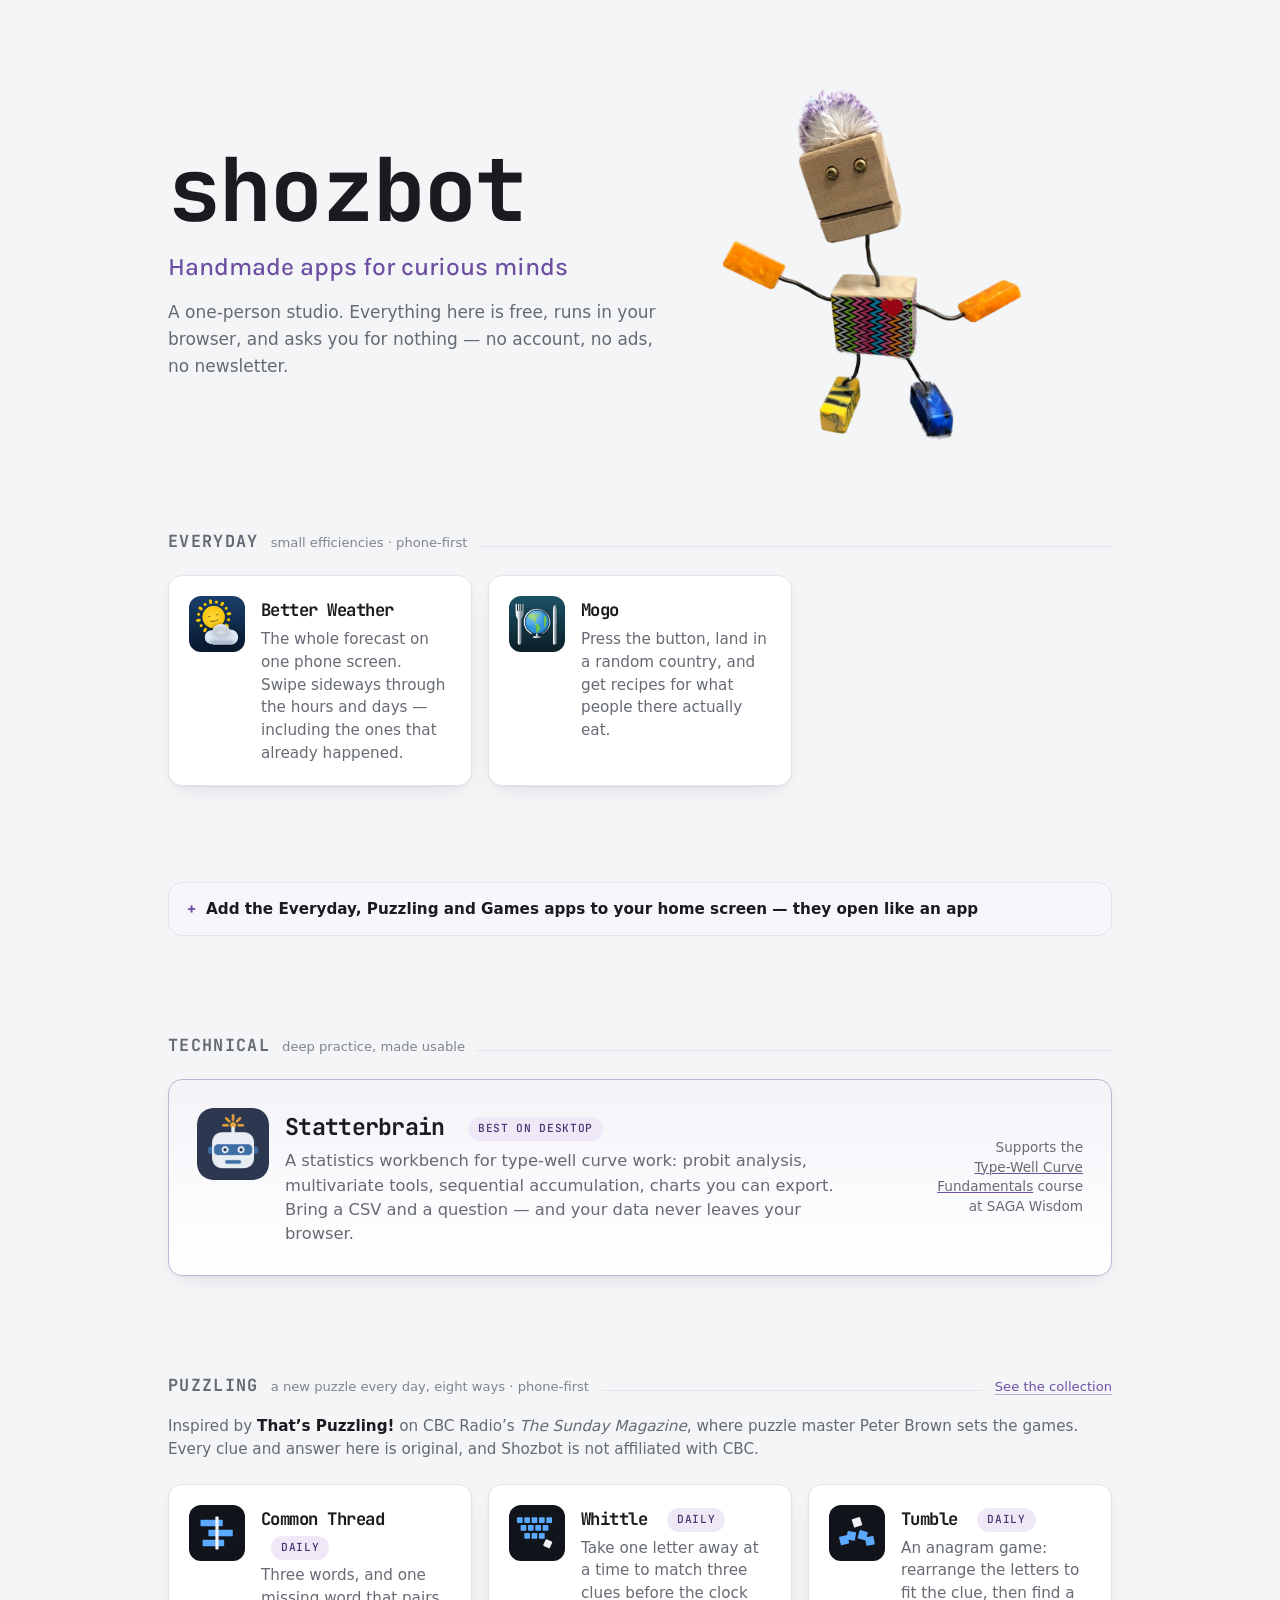
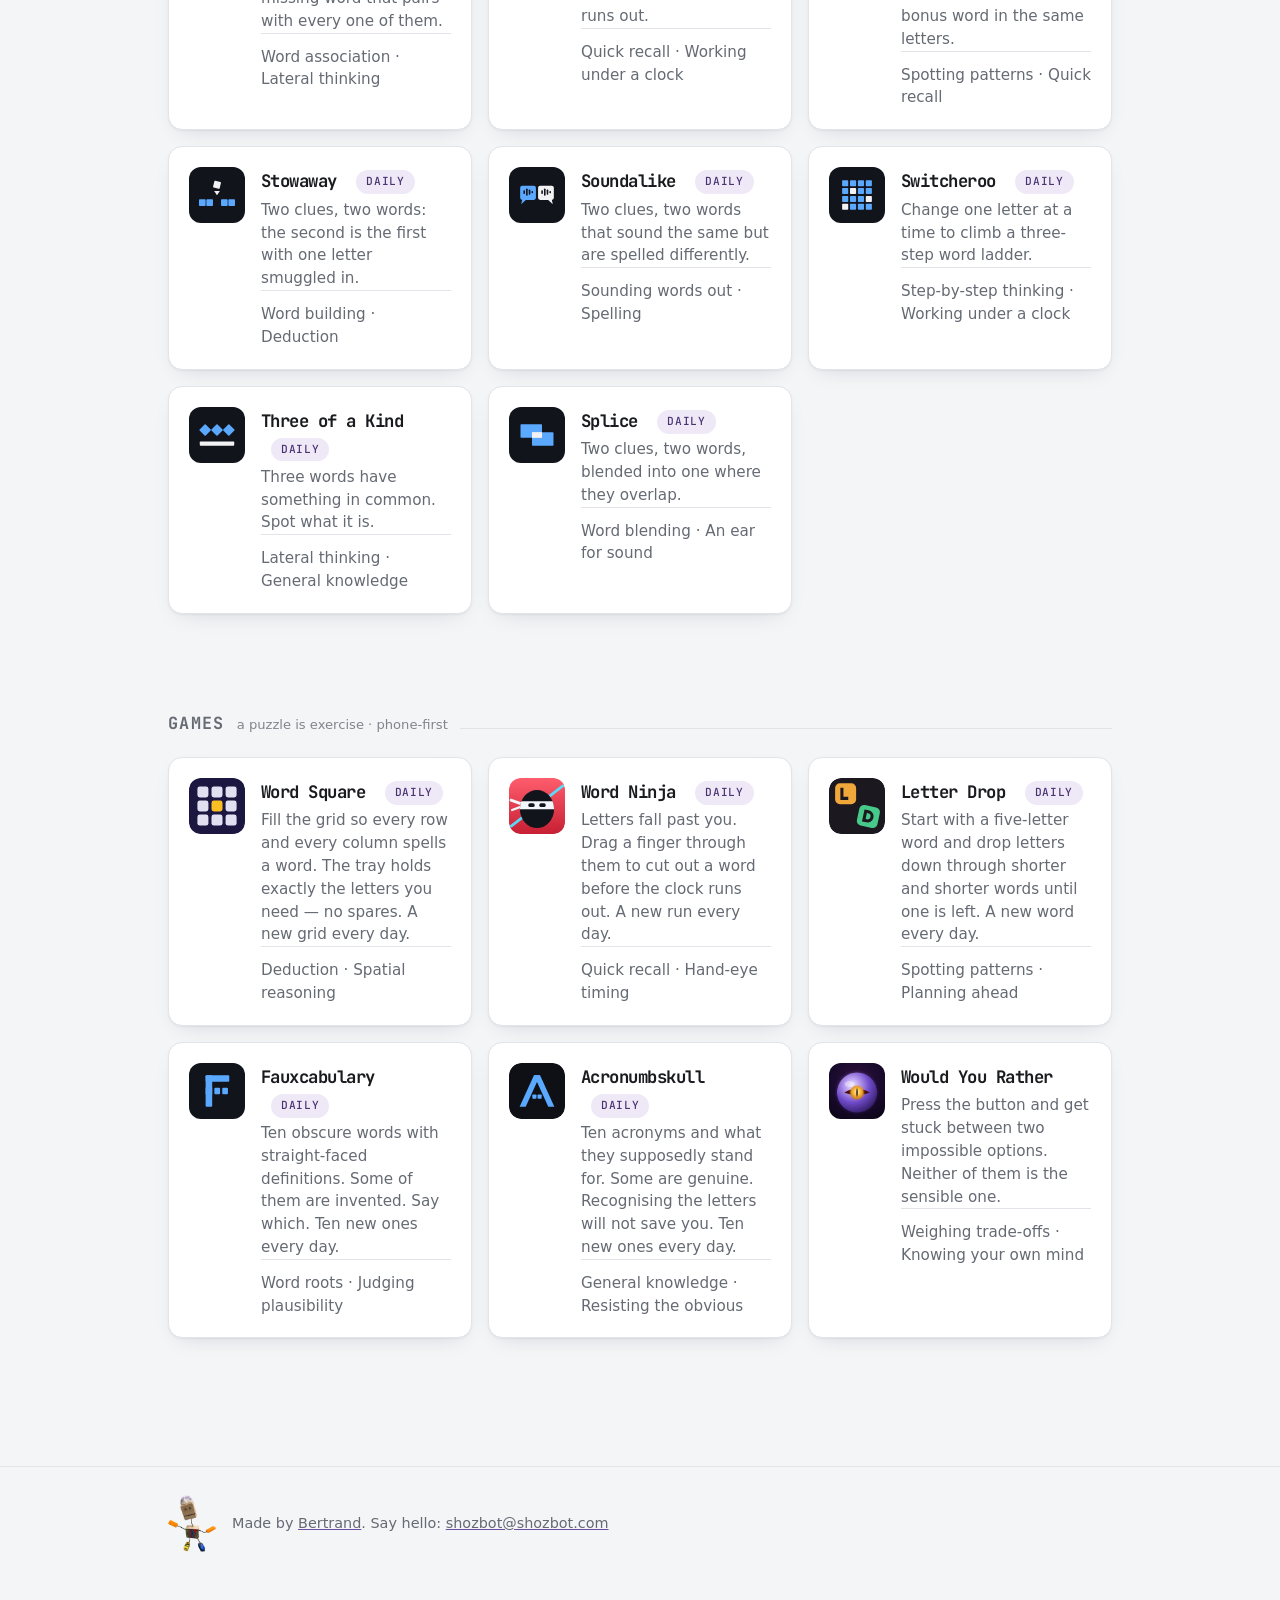
==== commit a49b14ed: "Tumble card: say it is an anagram game, as the collection page does Co-Authored-By: Claude Fable 5.1" ====
--- a/index.html
+++ b/index.html
@@ -195,7 +195,7 @@
         <img src="/assets/apps/puzzling/tumble.svg" alt="" width="56" height="56" loading="lazy">
         <div>
           <h3>Tumble <span class="badge badge--daily">Daily</span></h3>
-          <p>Rearrange the letters to fit the clue, then find a bonus word in the same letters.</p>
+          <p>An anagram game: rearrange the letters to fit the clue, then find a bonus word in the same letters.</p>
           <p class="card-skills">Spotting patterns · Quick recall</p>
         </div>
       </a>
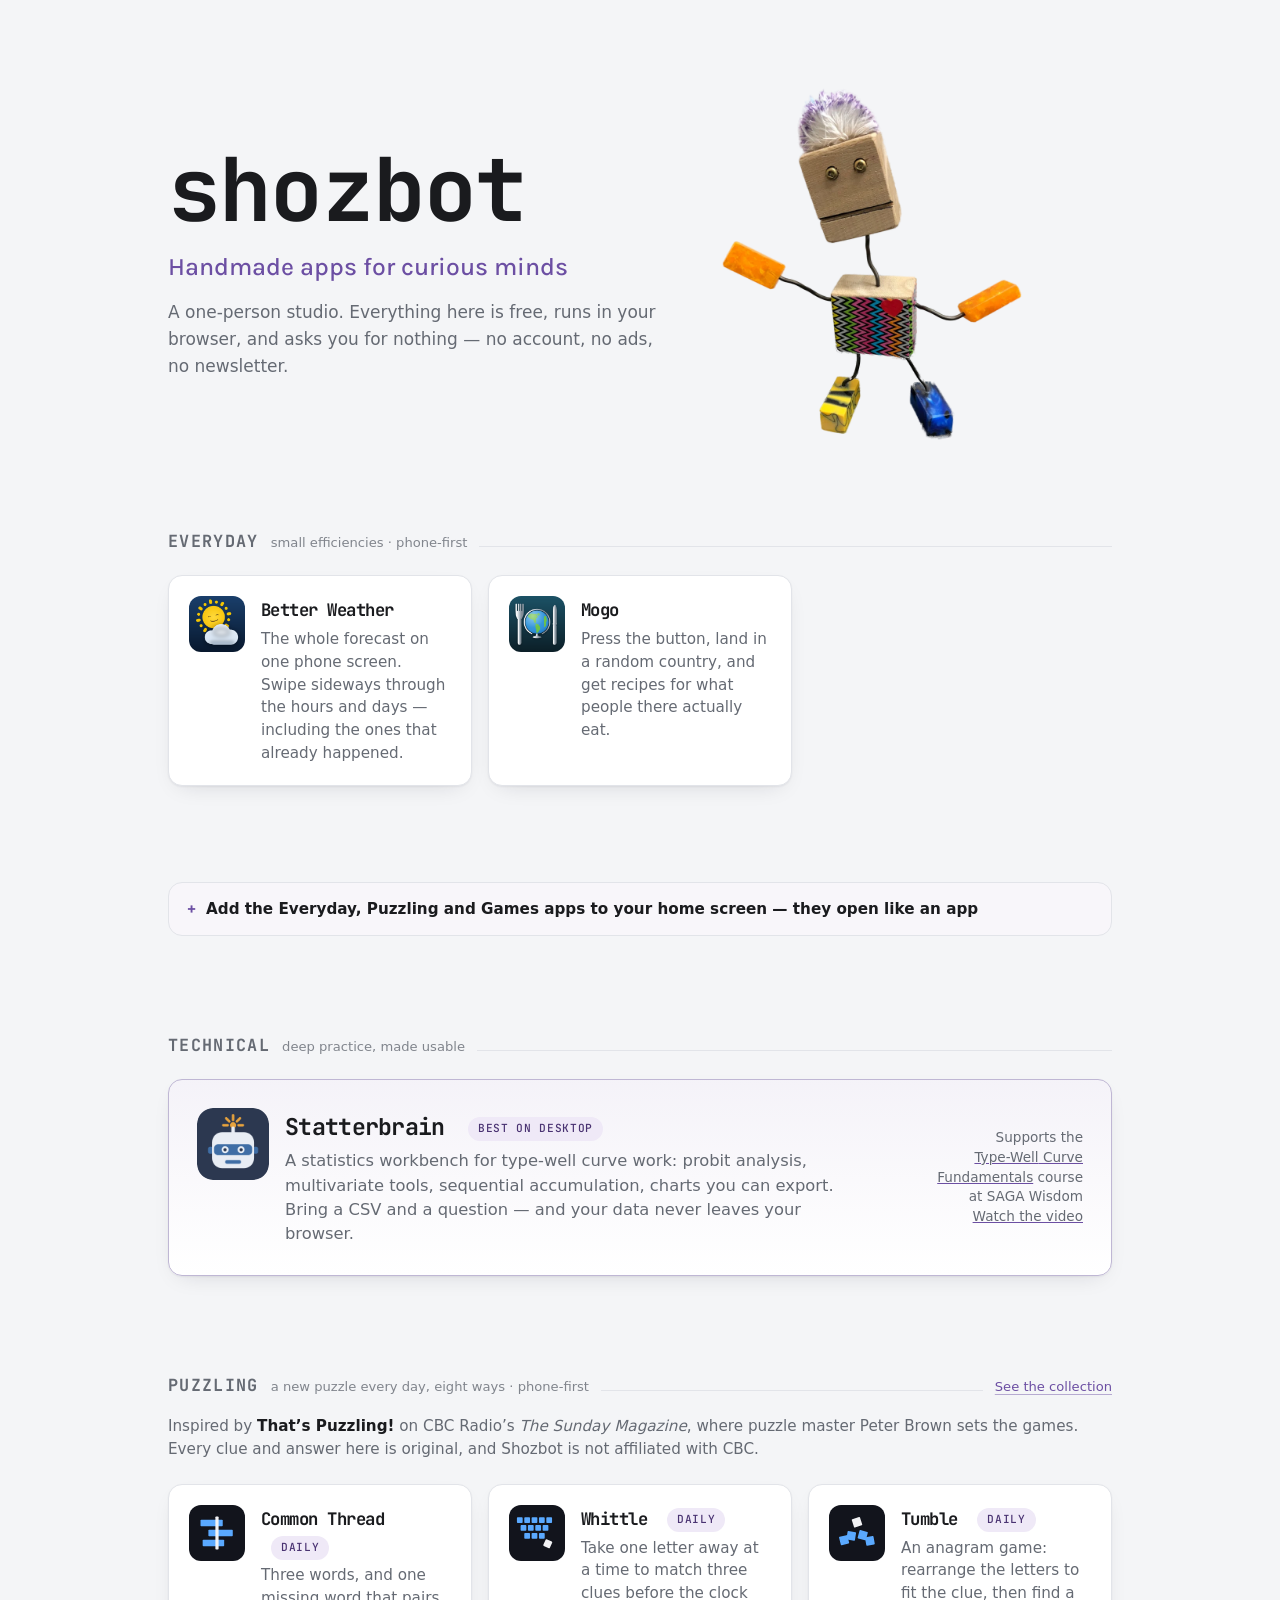
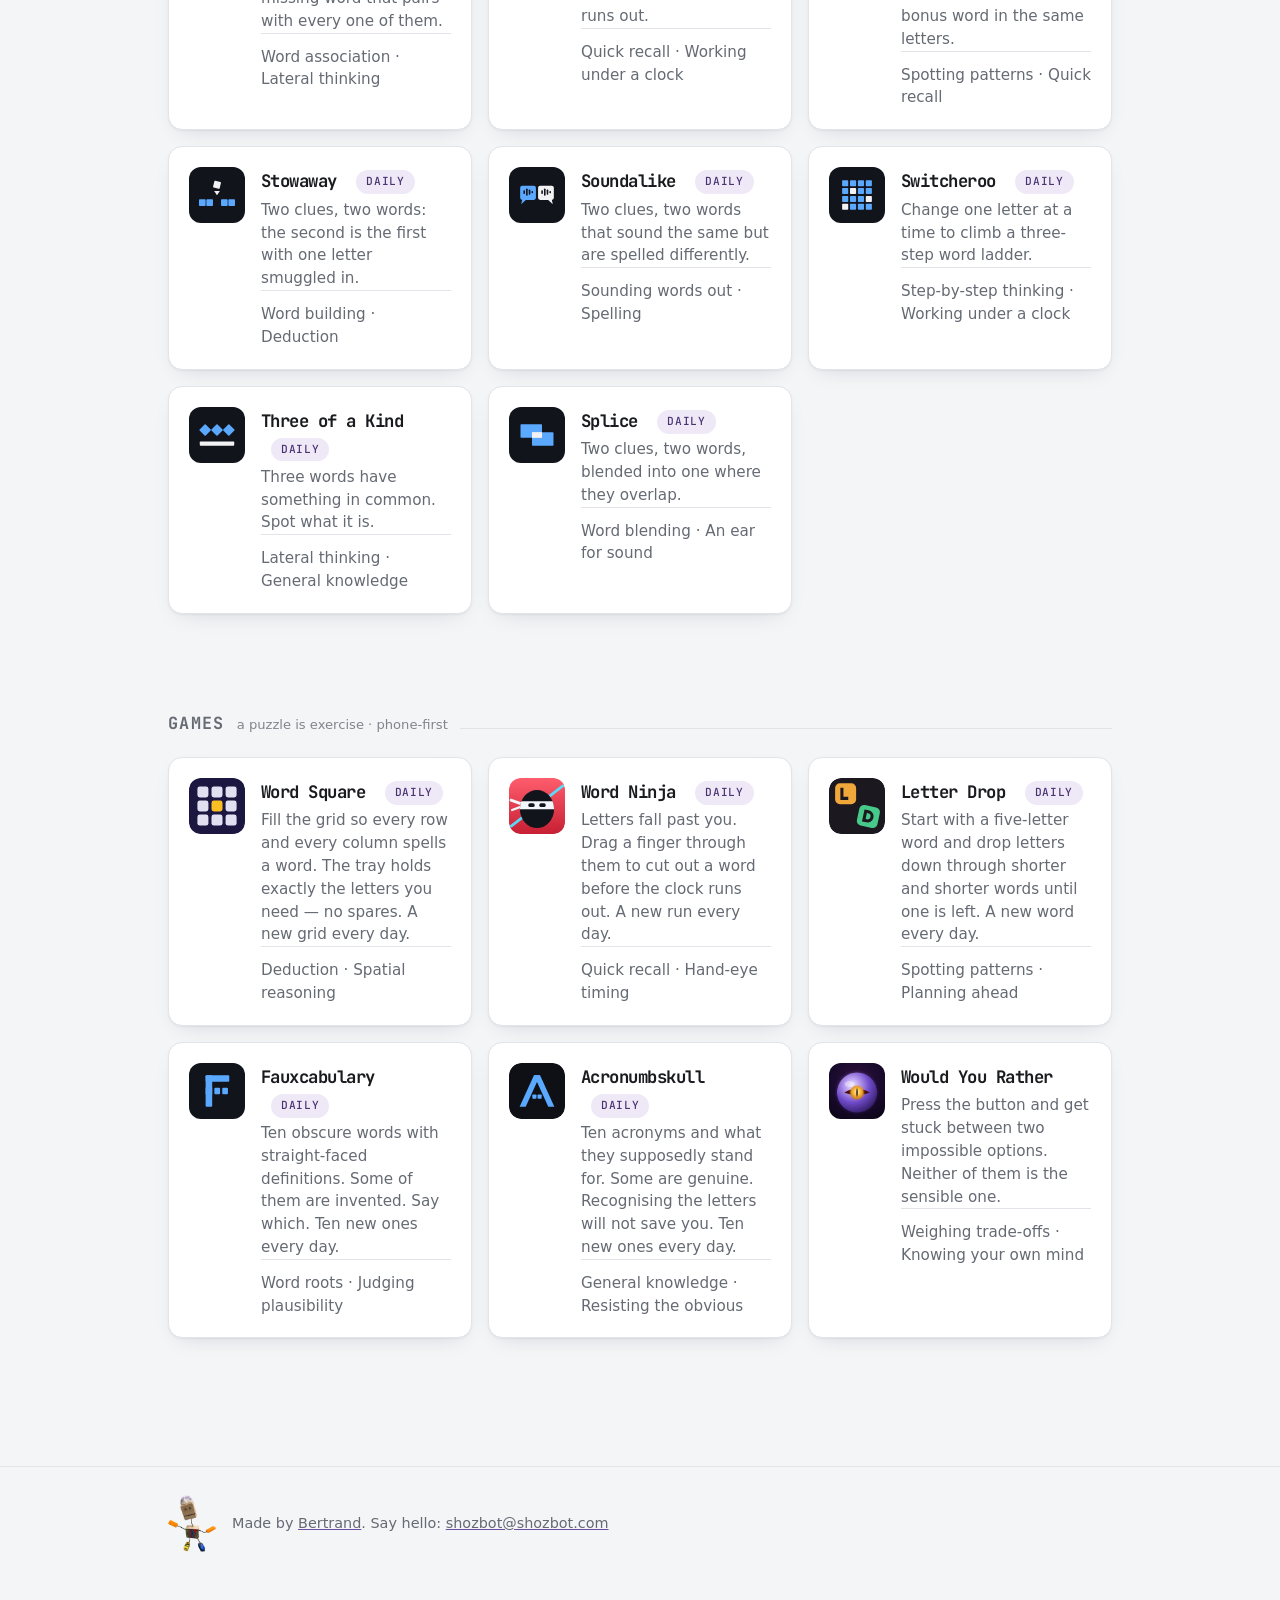
==== commit 35853695: "Statterbrain card: link the first video "Watch the video" on its own line under the SAGA Wisdom cred" ====
--- a/index.html
+++ b/index.html
@@ -147,7 +147,8 @@
       <p class="card-aside">
         Supports the
         <a href="https://sagawisdom.com/courses/type-well-curve-fundamentals/"><span
-        class="nowrap">Type-Well</span> Curve Fundamentals</a> course at SAGA Wisdom
+        class="nowrap">Type-Well</span> Curve Fundamentals</a> course at SAGA Wisdom<br>
+        <a href="https://youtu.be/6wJHXD5RzAc">Watch the video</a>
       </p>
     </div>
   </section>
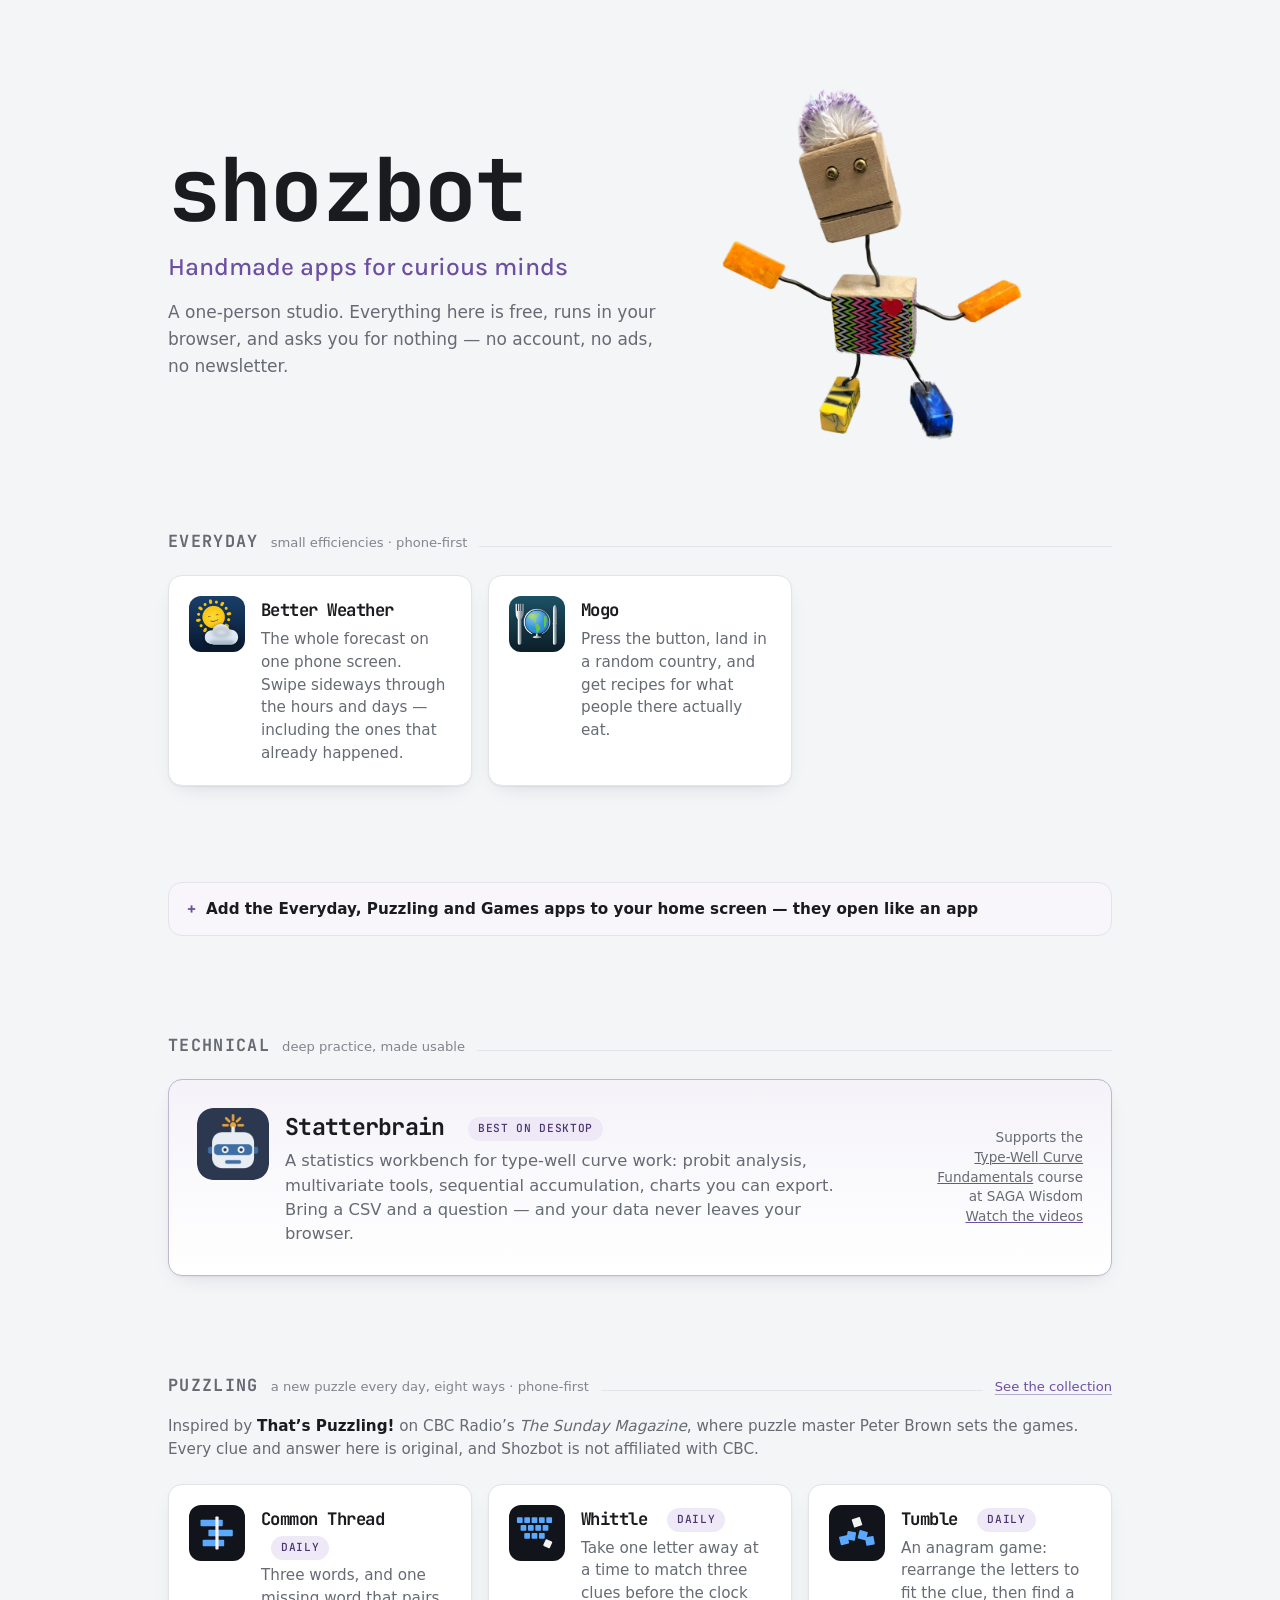
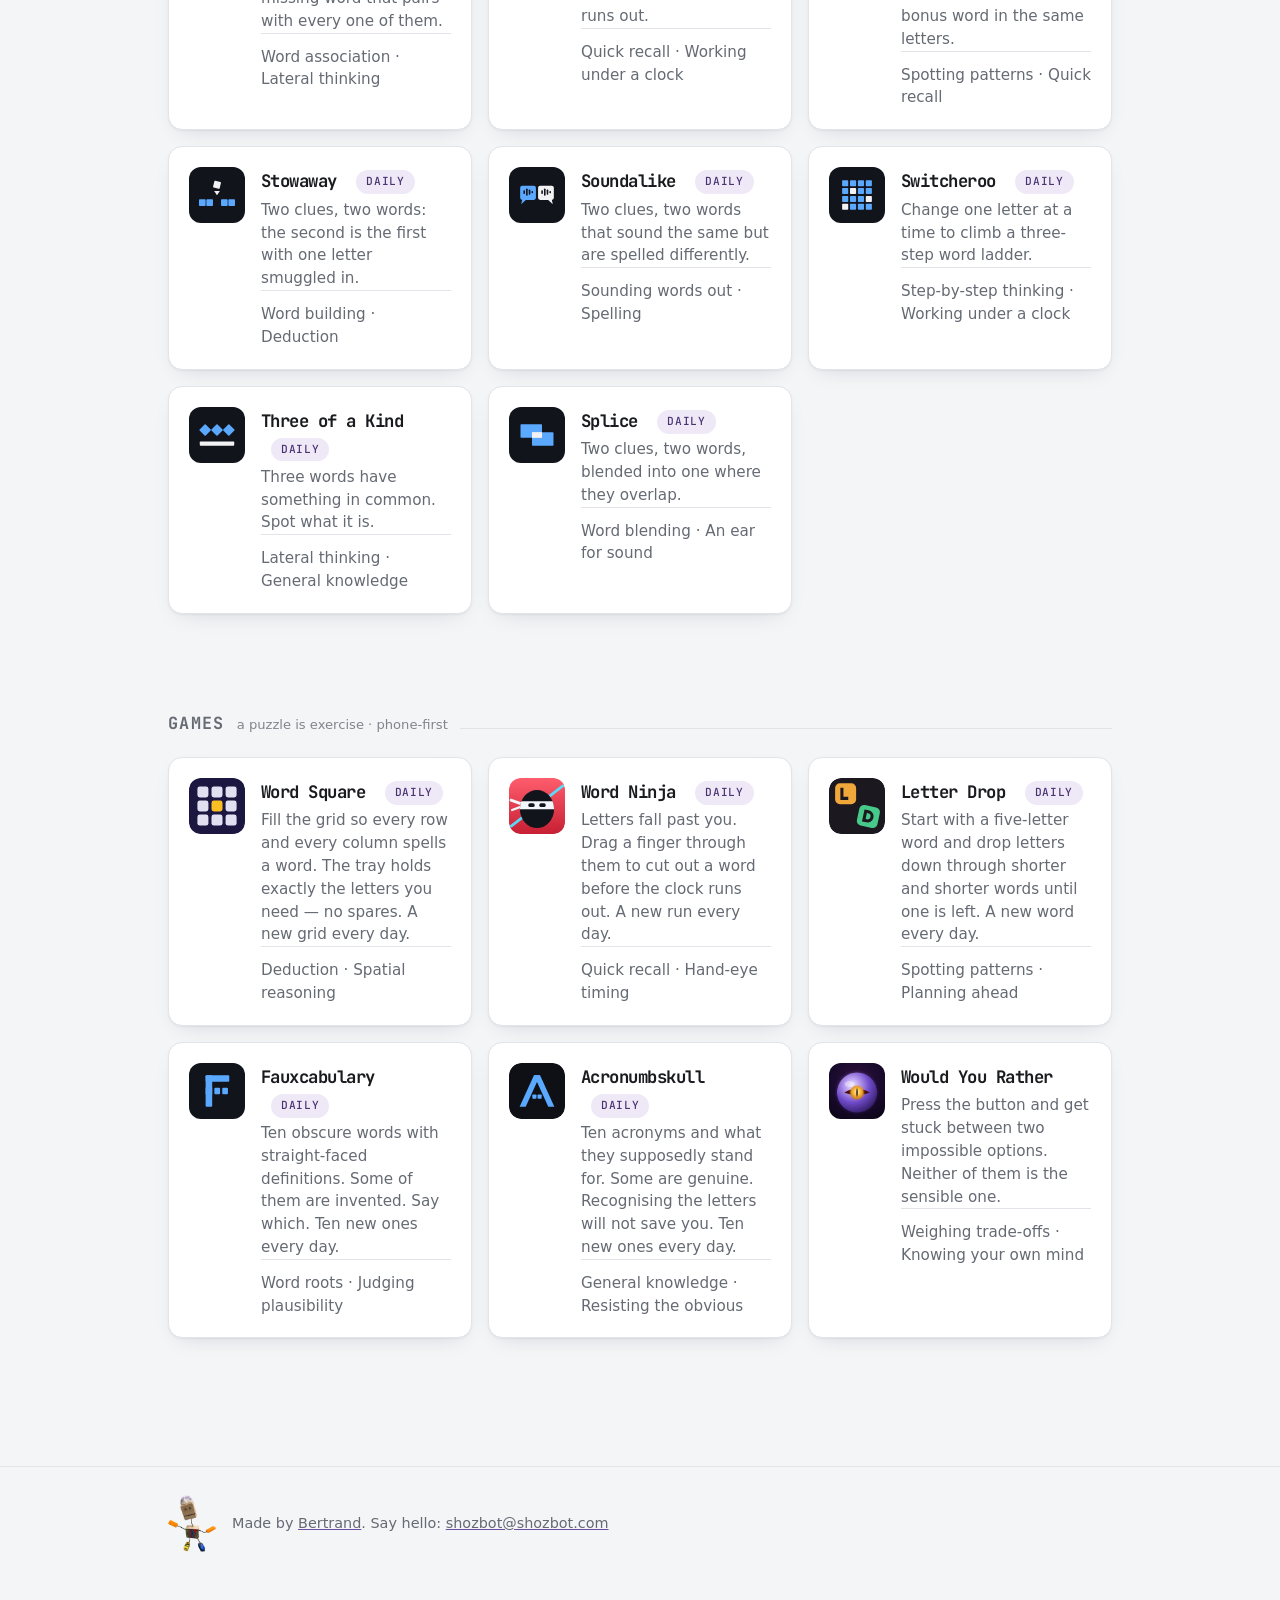
==== commit 157d0fc6: "Statterbrain card: Watch the videos, now that there are two Co-Authored-By: Claude Fable 5.1 <norepl" ====
--- a/index.html
+++ b/index.html
@@ -148,7 +148,7 @@
         Supports the
         <a href="https://sagawisdom.com/courses/type-well-curve-fundamentals/"><span
         class="nowrap">Type-Well</span> Curve Fundamentals</a> course at SAGA Wisdom<br>
-        <a href="https://youtu.be/6wJHXD5RzAc">Watch the video</a>
+        <a href="https://youtu.be/6wJHXD5RzAc">Watch the videos</a>
       </p>
     </div>
   </section>
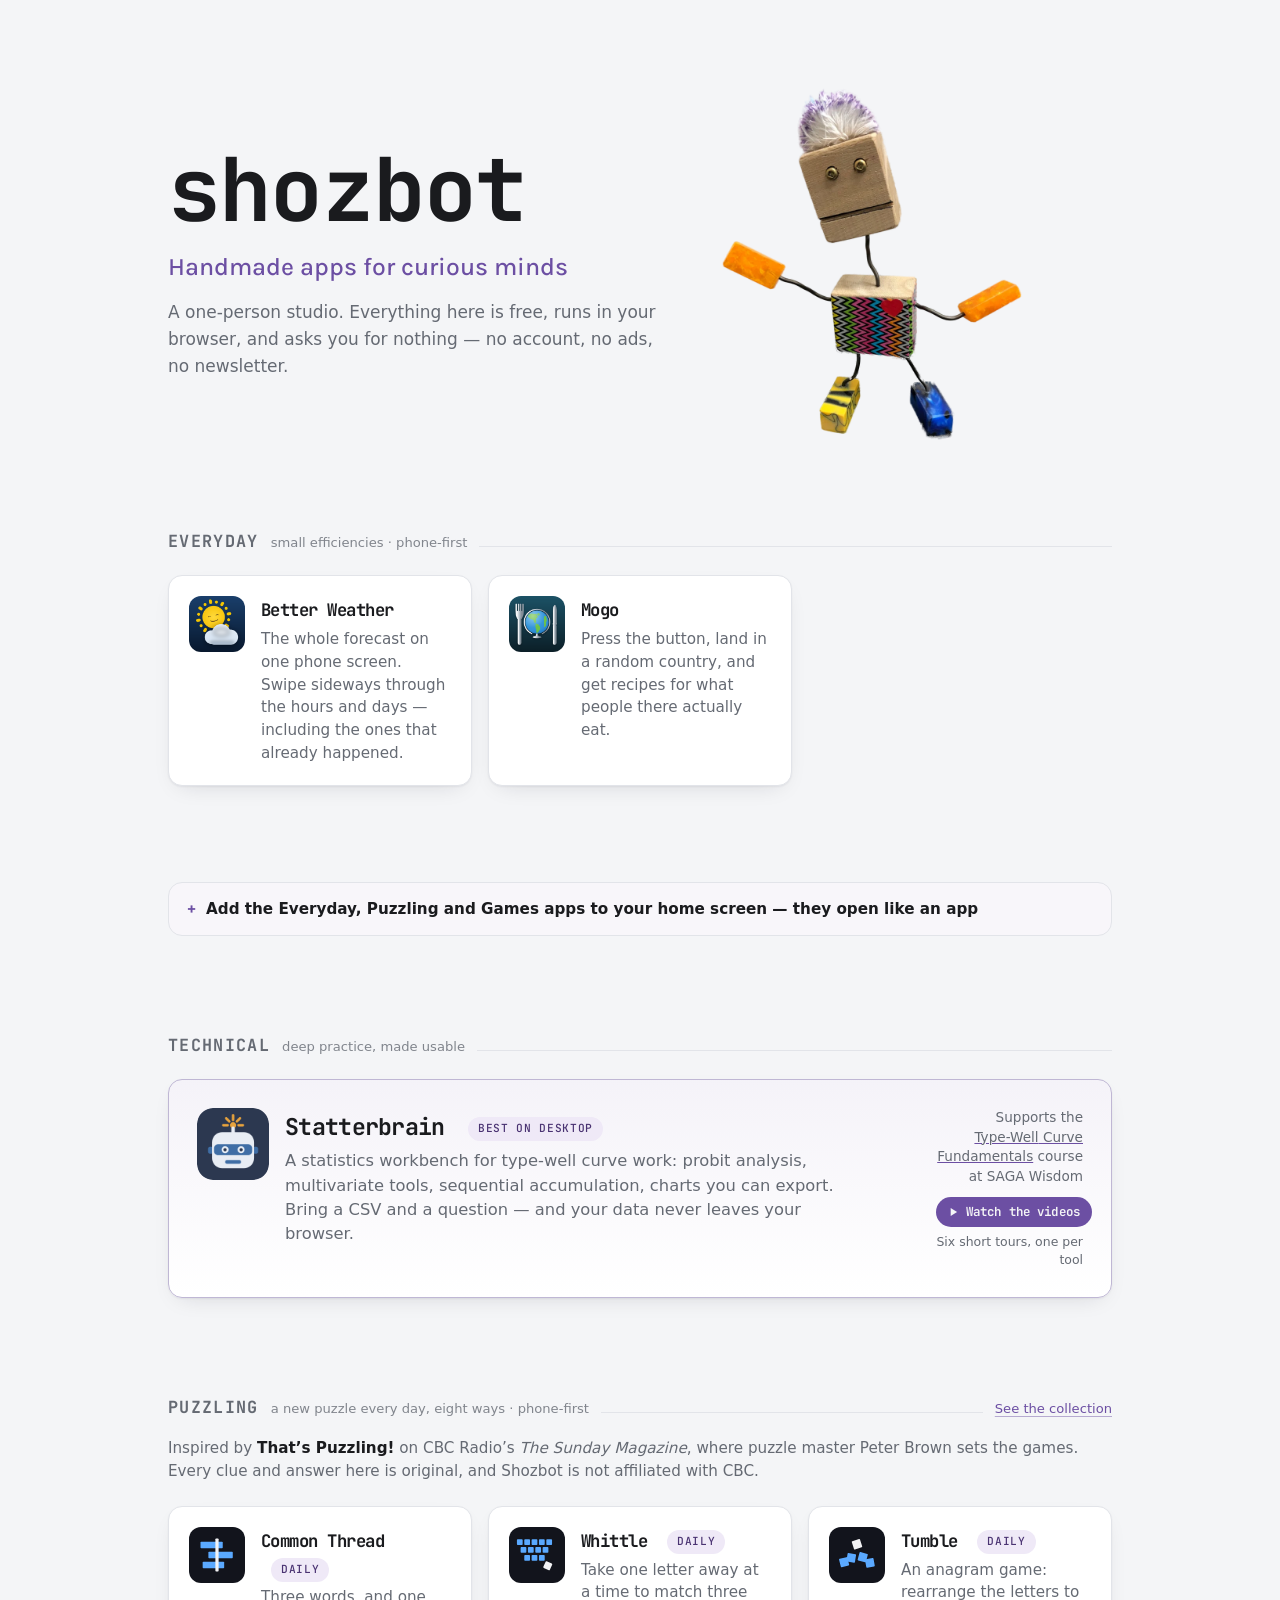
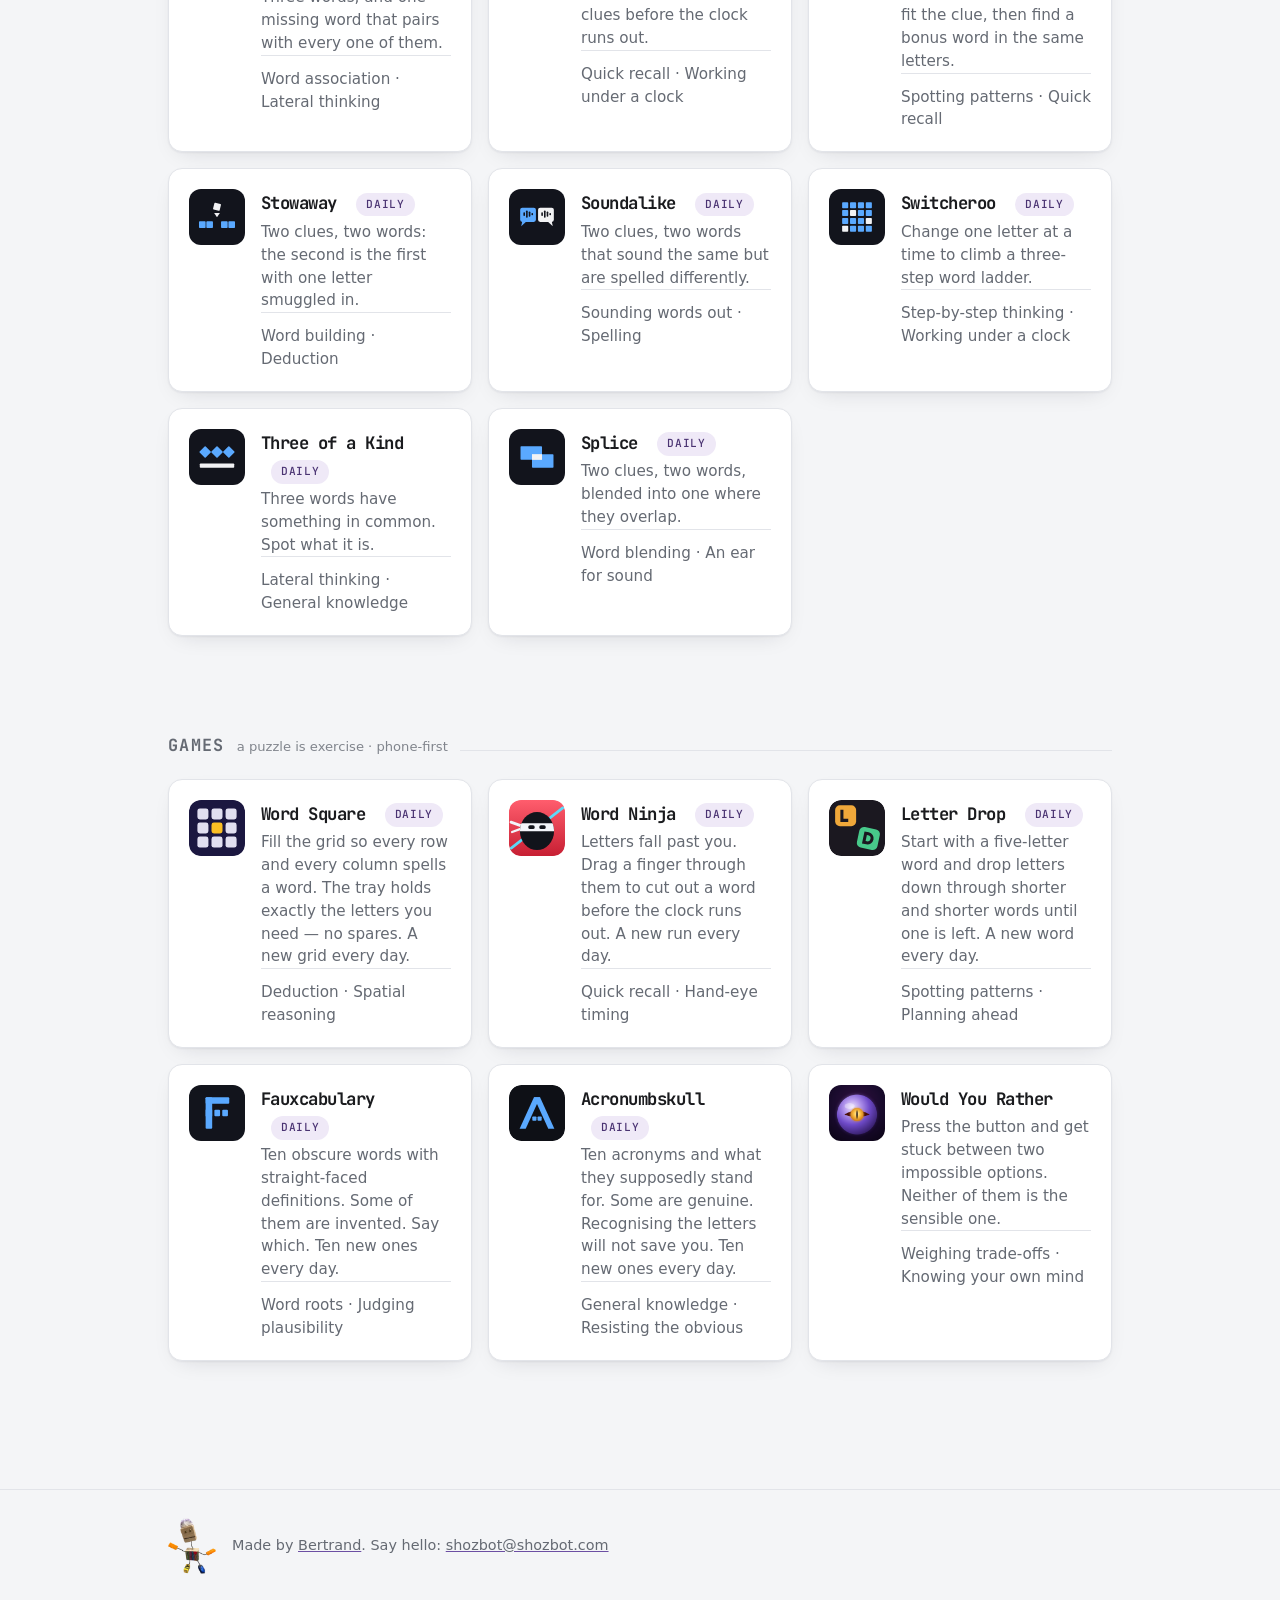
==== commit bc25eea3: "Statterbrain card: a play button for the videos A filled pill with a play glyph in place of the text" ====
--- a/index.html
+++ b/index.html
@@ -147,8 +147,9 @@
       <p class="card-aside">
         Supports the
         <a href="https://sagawisdom.com/courses/type-well-curve-fundamentals/"><span
-        class="nowrap">Type-Well</span> Curve Fundamentals</a> course at SAGA Wisdom<br>
-        <a href="https://youtu.be/6wJHXD5RzAc">Watch the videos</a>
+        class="nowrap">Type-Well</span> Curve Fundamentals</a> course at SAGA Wisdom
+        <a class="card-cta" href="https://www.youtube.com/playlist?list=PLDAvDnVIwSSU"><svg viewBox="0 0 24 24" aria-hidden="true"><path d="M8 5v14l11-7z"/></svg>Watch the videos</a>
+        <span class="card-cta-note">Six short tours, one per tool</span>
       </p>
     </div>
   </section>
--- a/site.css
+++ b/site.css
@@ -505,6 +505,41 @@
 }
 .card-aside a:hover { color: var(--mohawk); }
 
+/* The one call to action on a card: a small filled pill with a play glyph,
+   for the Statterbrain videos (Bertrand, 2026-10-26: the plain text link was
+   "kind of bland"). Mohawk fill, paper text, so it is the only solid purple
+   on the page and reads as the thing to press. It sits inside .card-aside so
+   the rule above lifts it over the card's stretched link. display:flex on a
+   block of its own rather than inline, so it never shares a line with the
+   credit's last words. */
+/* Qualified with .card-aside too, because `.card-aside a { color: inherit }`
+   outranks a lone class and turned the label the credit's grey on purple. */
+.card-cta, .card-aside .card-cta {
+  display: inline-flex;
+  align-items: center;
+  gap: 6px;
+  margin-top: 10px;
+  padding: 6px 12px 6px 10px;
+  border-radius: 999px;
+  background: var(--mohawk);
+  color: var(--paper);
+  font-family: var(--font-display);
+  font-weight: 600;
+  font-size: .78rem;
+  letter-spacing: .01em;
+  text-decoration: none;
+  white-space: nowrap;
+}
+.card-cta svg { width: 14px; height: 14px; fill: currentColor; }
+.card-aside .card-cta:hover, .card-aside .card-cta:focus-visible { color: var(--paper); background: var(--mohawk-deep); }
+.card--feature .card-aside .card-cta { position: relative; }
+.card-cta-note {
+  display: block;
+  margin-top: 6px;
+  font-size: .78rem;
+  color: var(--muted);
+}
+
 /* In its narrow column the credit broke "Type-Well" at the hyphen, which reads
    as a typo. Line breaking treats an existing hyphen as a break opportunity,
    and no hyphens property changes that — the fragment has to be held together. */
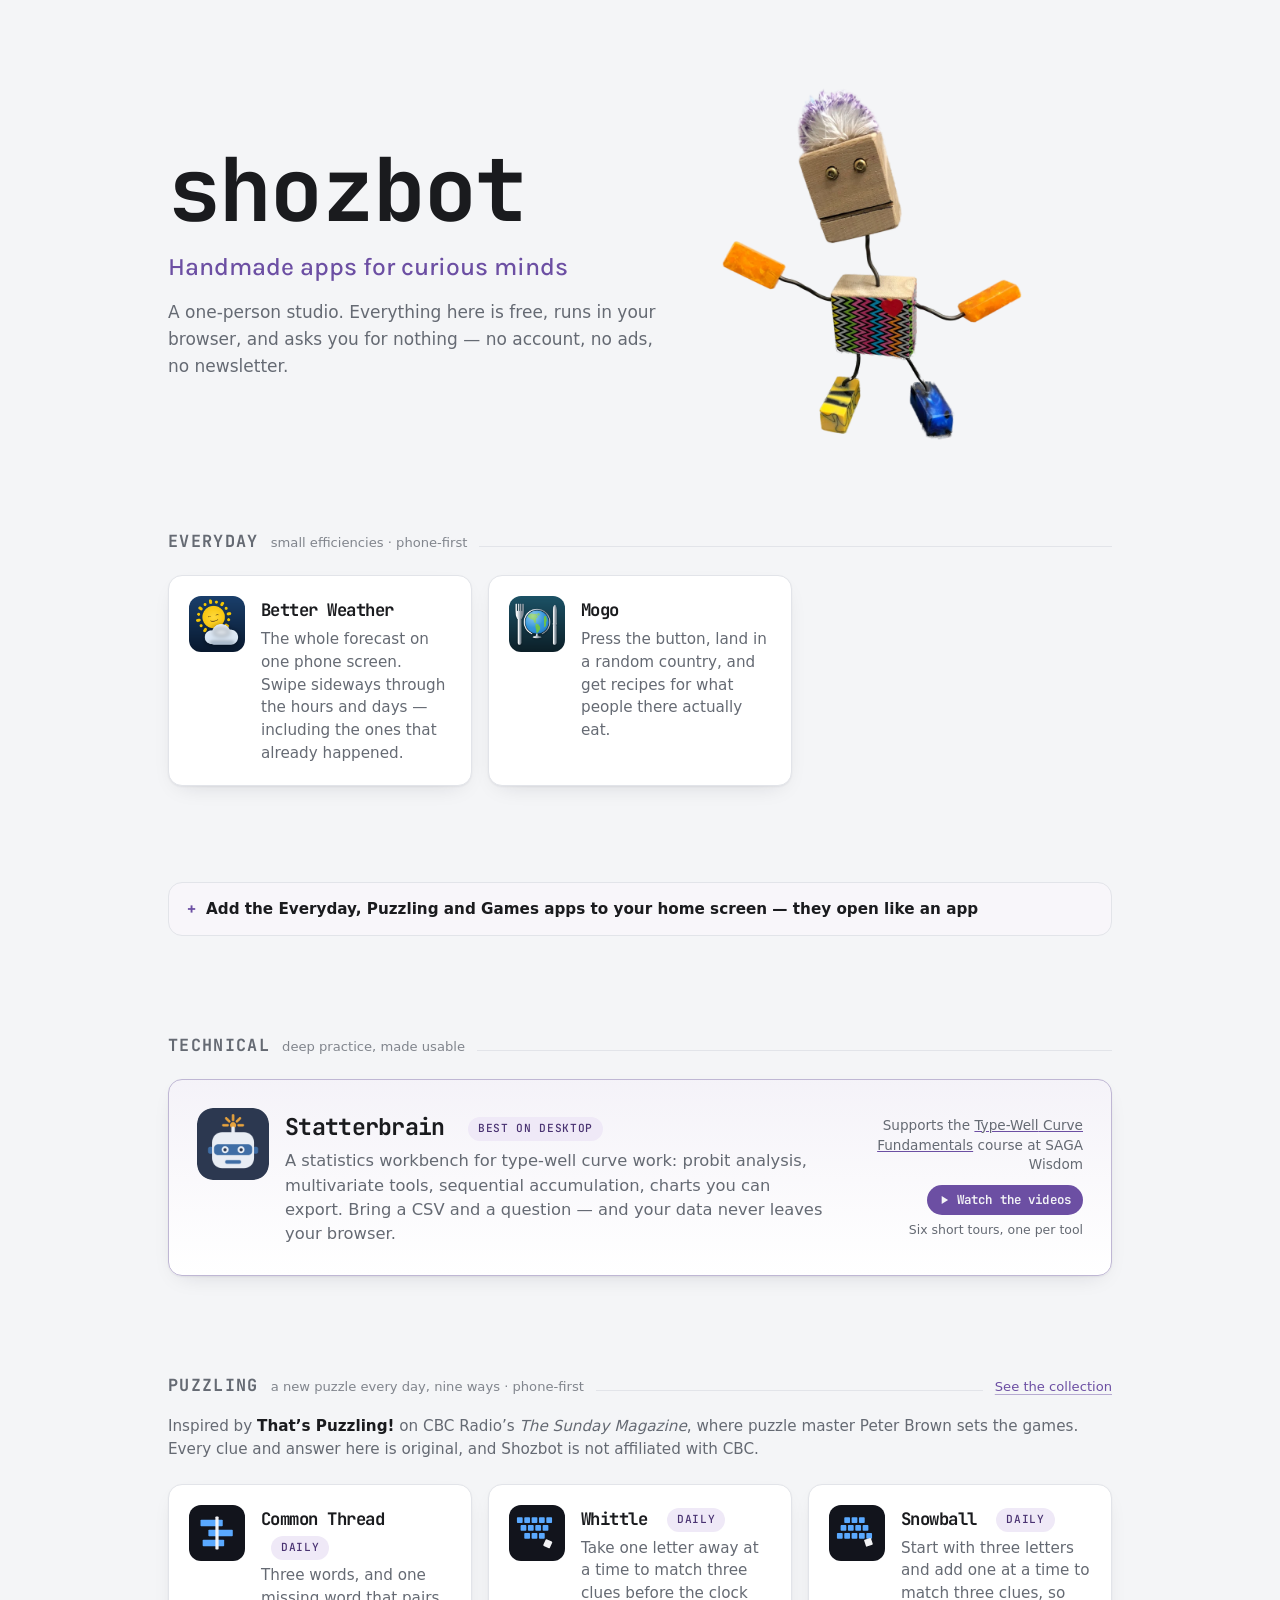
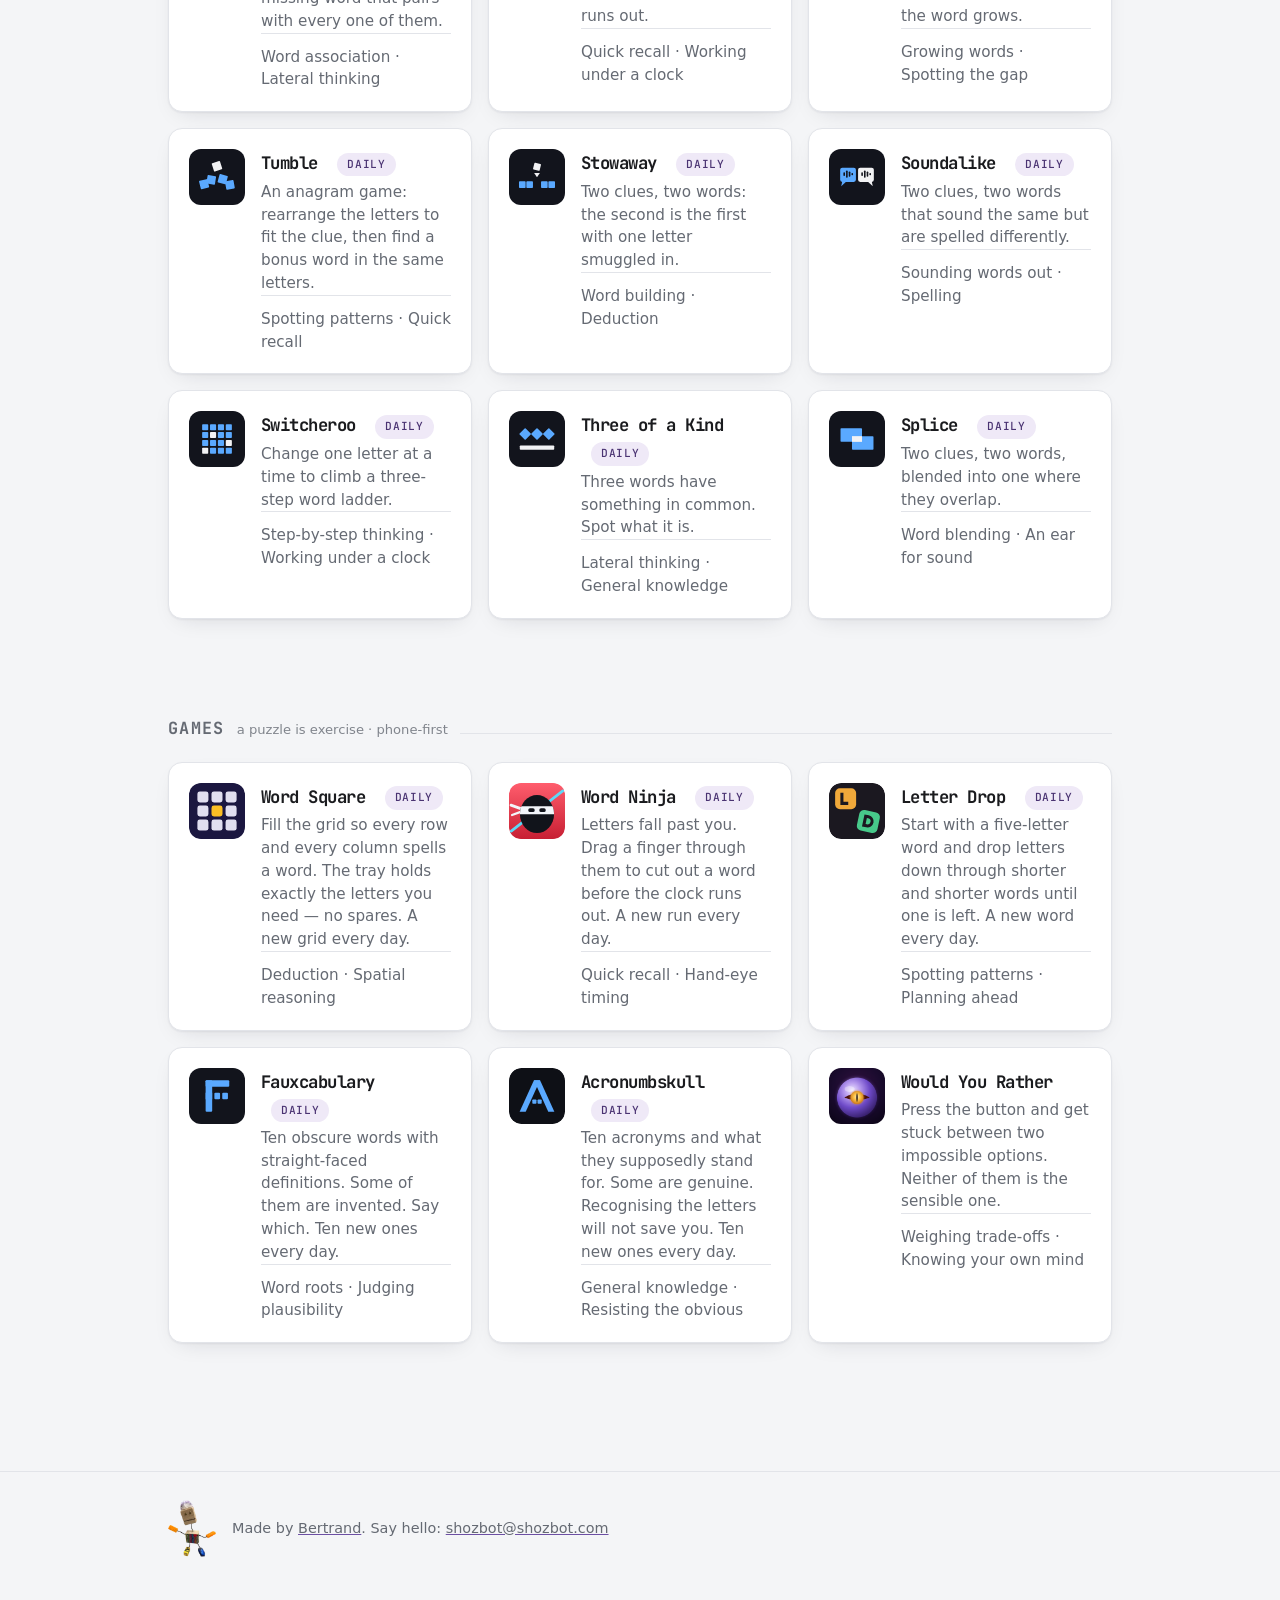
==== commit fe344074: "Puzzling shelf: Snowball, the ninth game Card between Whittle and Tumble with the collection's copy " ====
--- a/index.html
+++ b/index.html
@@ -4,7 +4,7 @@
 <meta charset="utf-8">
 <meta name="viewport" content="width=device-width, initial-scale=1">
 <title>Shozbot — Handmade apps for curious minds</title>
-<meta name="description" content="A small studio making free, handmade apps that run in your browser: Statterbrain for data, Better Weather, Mogo, a shelf of games, and eight daily word puzzles.">
+<meta name="description" content="A small studio making free, handmade apps that run in your browser: Statterbrain for data, Better Weather, Mogo, a shelf of games, and nine daily word puzzles.">
 <link rel="canonical" href="https://shozbot.com/">
 
 <link rel="icon" href="/assets/favicon.svg" type="image/svg+xml">
@@ -155,8 +155,8 @@
   </section>
 
   <section class="section wrap">
-    <!-- Puzzling: eight daily word games, one repo, served whole under
-         /puzzling/. A shelf of its own rather than eight more cards on Games
+    <!-- Puzzling: nine daily word games (eight at launch; Snowball joined 2026-11-01), one repo, served whole under
+         /puzzling/. A shelf of its own rather than more cards on Games
          (Bertrand's call, 2026-10-10): they have a daily rhythm the other
          games do not, and a credit of their own.
 
@@ -167,7 +167,7 @@
          than copied, no clue or answer is reused, and the line says so and
          says we are not affiliated. The collection is called "Puzzling", a
          plain word; the segment's own name appears only in the credit. -->
-    <div class="section-head"><h2>Puzzling</h2><span class="section-note">a new puzzle every day, eight ways · phone-first</span><a class="section-link" href="/puzzling/">See the collection</a></div>
+    <div class="section-head"><h2>Puzzling</h2><span class="section-note">a new puzzle every day, nine ways · phone-first</span><a class="section-link" href="/puzzling/">See the collection</a></div>
     <p class="section-credit">
       Inspired by <b>That’s Puzzling!</b> on CBC Radio’s <i>The Sunday Magazine</i>, where puzzle
       master Peter Brown sets the games. Every clue and answer here is original, and
@@ -190,6 +190,14 @@
           <h3>Whittle <span class="badge badge--daily">Daily</span></h3>
           <p>Take one letter away at a time to match three clues before the clock runs out.</p>
           <p class="card-skills">Quick recall · Working under a clock</p>
+        </div>
+      </a>
+      <a class="card" href="/puzzling/snowball/">
+        <img src="/assets/apps/puzzling/snowball.svg" alt="" width="56" height="56" loading="lazy">
+        <div>
+          <h3>Snowball <span class="badge badge--daily">Daily</span></h3>
+          <p>Start with three letters and add one at a time to match three clues, so the word grows.</p>
+          <p class="card-skills">Growing words · Spotting the gap</p>
         </div>
       </a>
 
--- a/site.css
+++ b/site.css
@@ -552,7 +552,10 @@
     grid-row: 1;
     align-self: center;
     margin: 0 0 0 36px;
-    max-width: 17ch;
+    /* 24ch, not 17: the column is sized by this, and the Watch the videos pill
+       is wider than 17ch of the credit's type, so at 17ch it poked out past
+       the card's edge (Bertrand's screenshot, 2026-10-26). */
+    max-width: 24ch;
     text-align: right;
   }
 }
